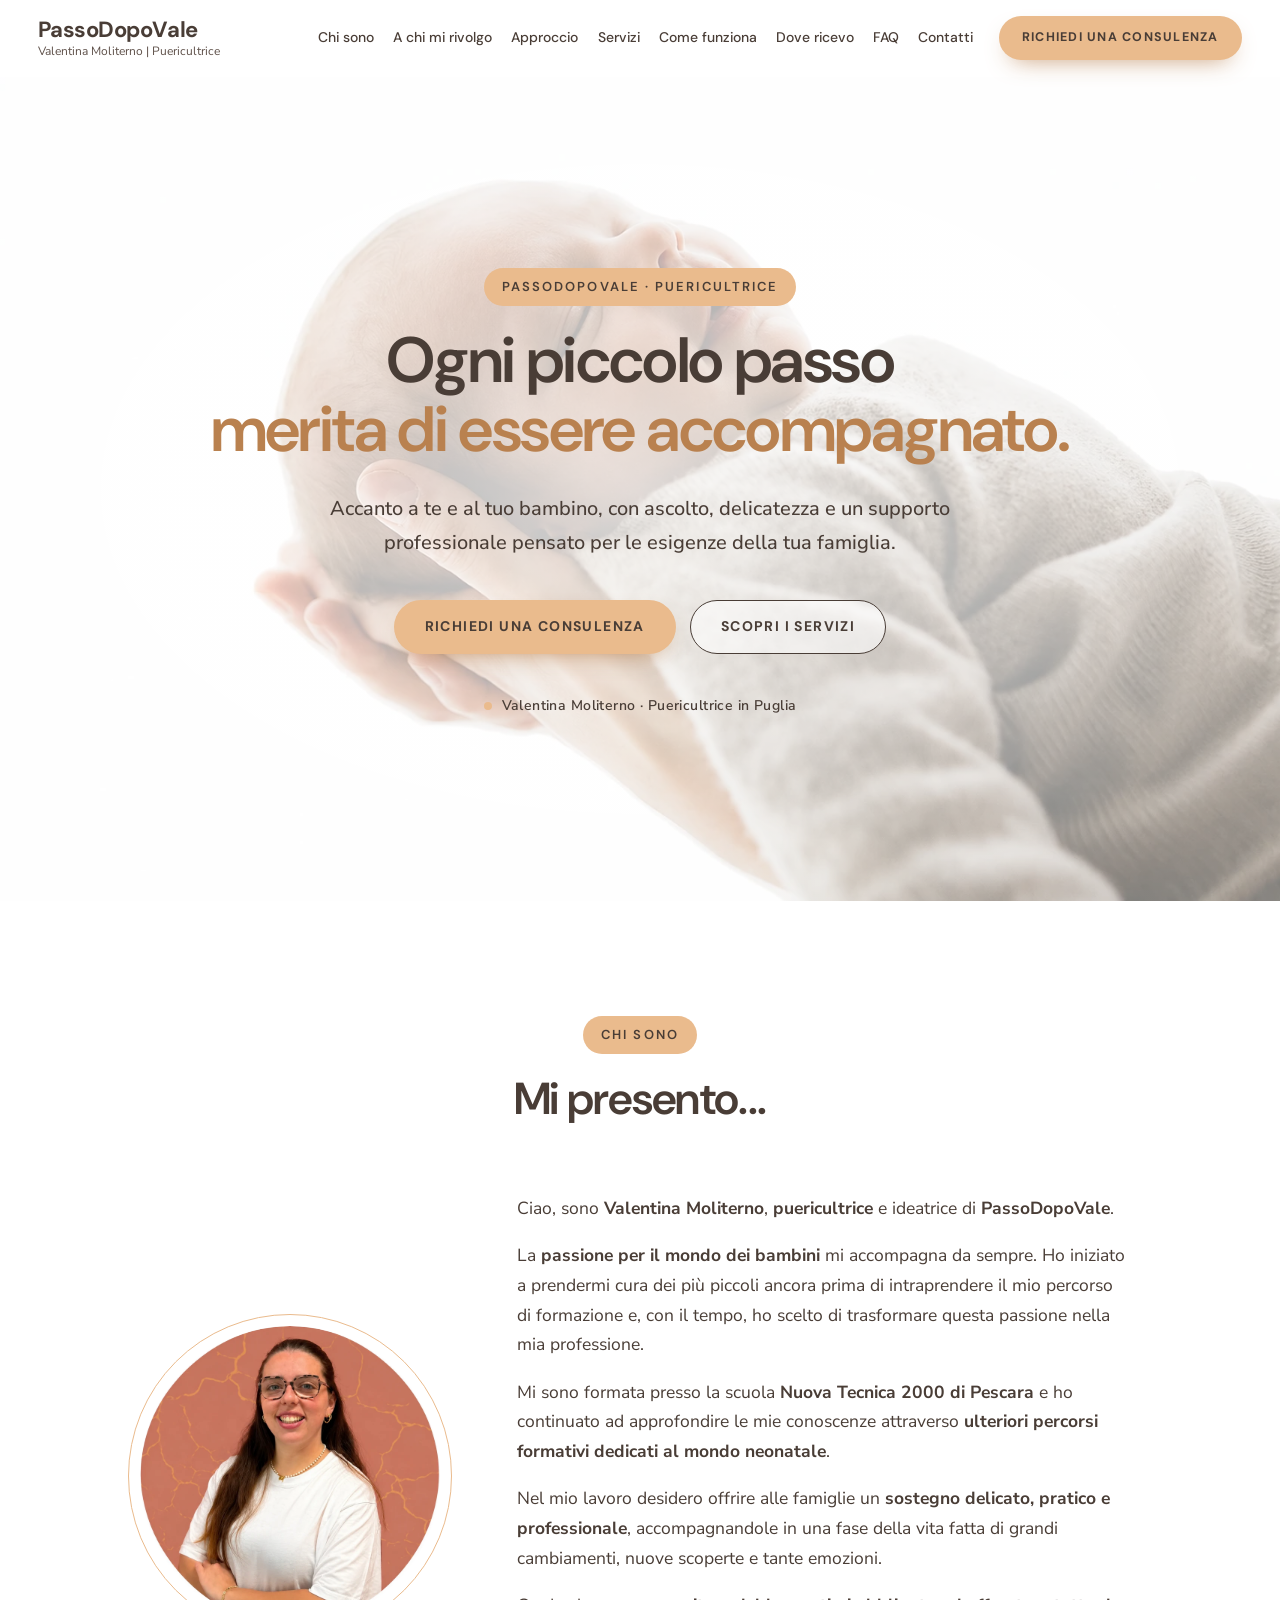
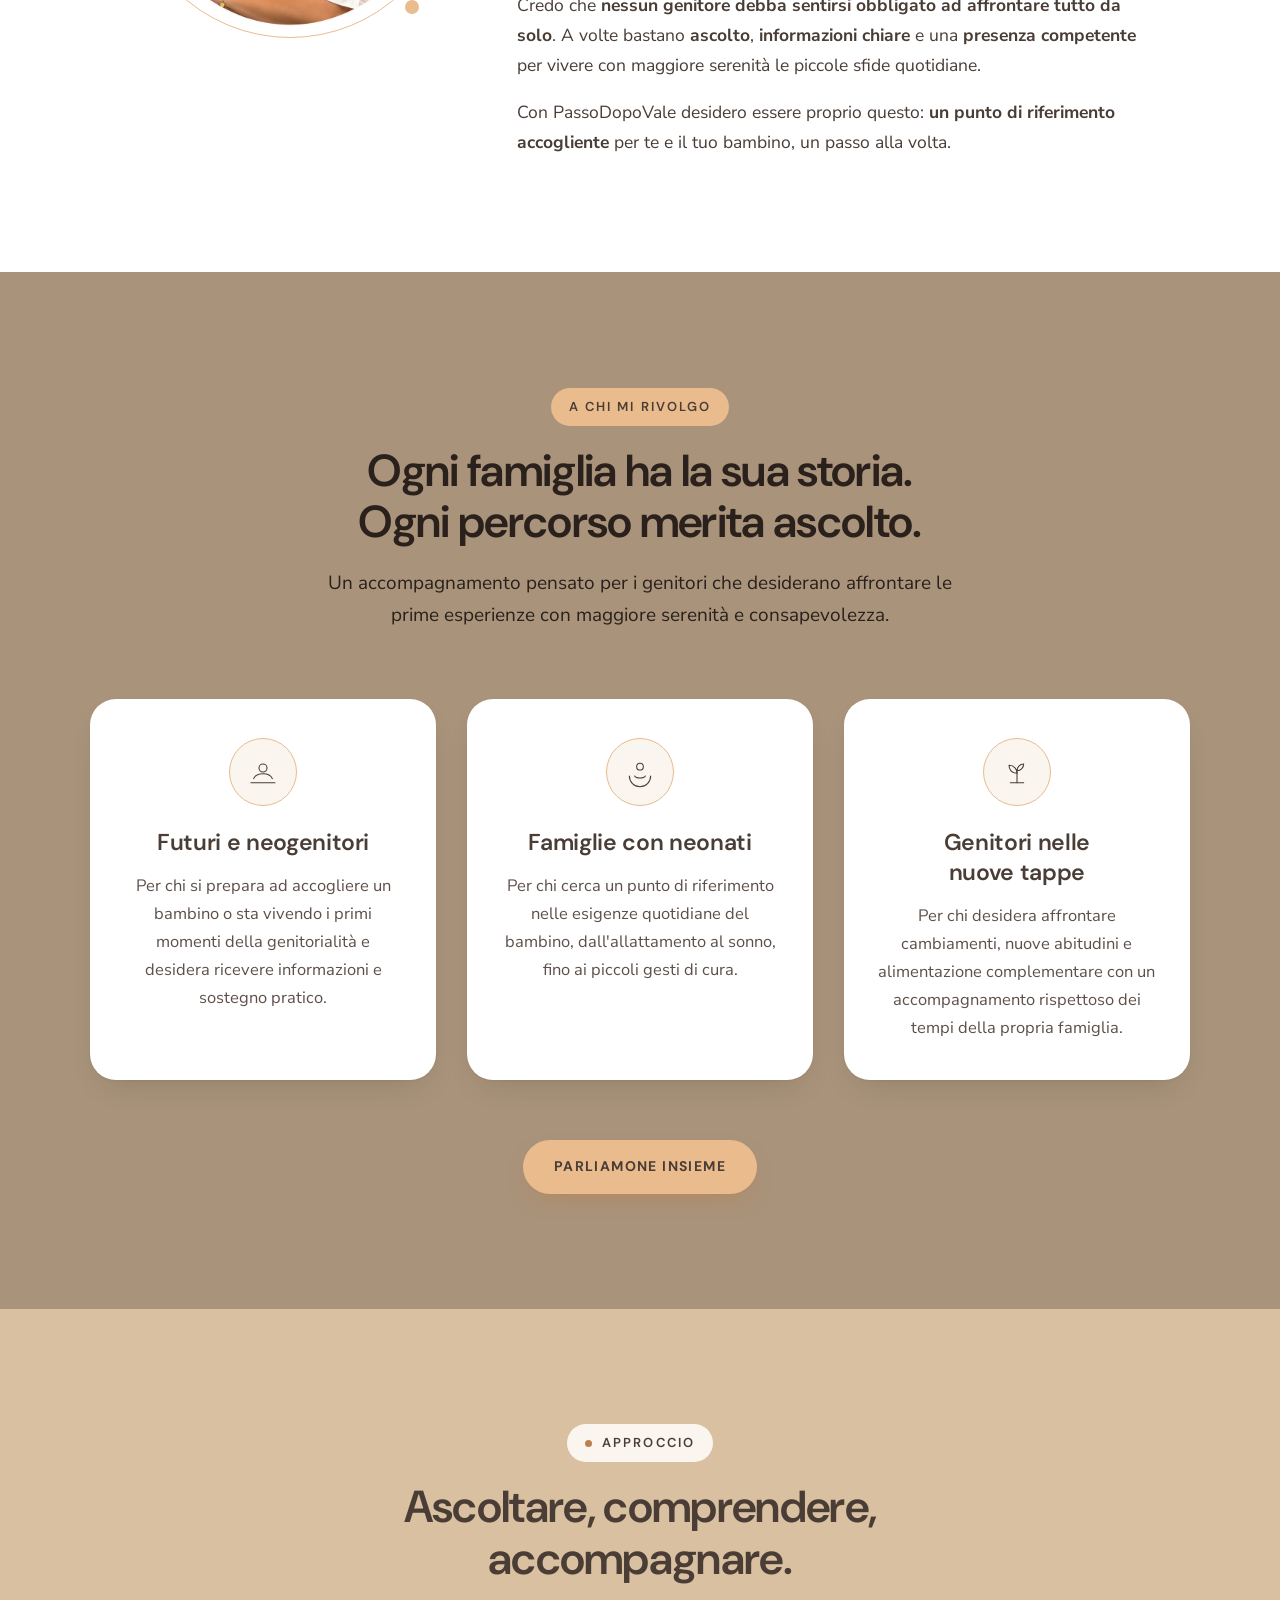
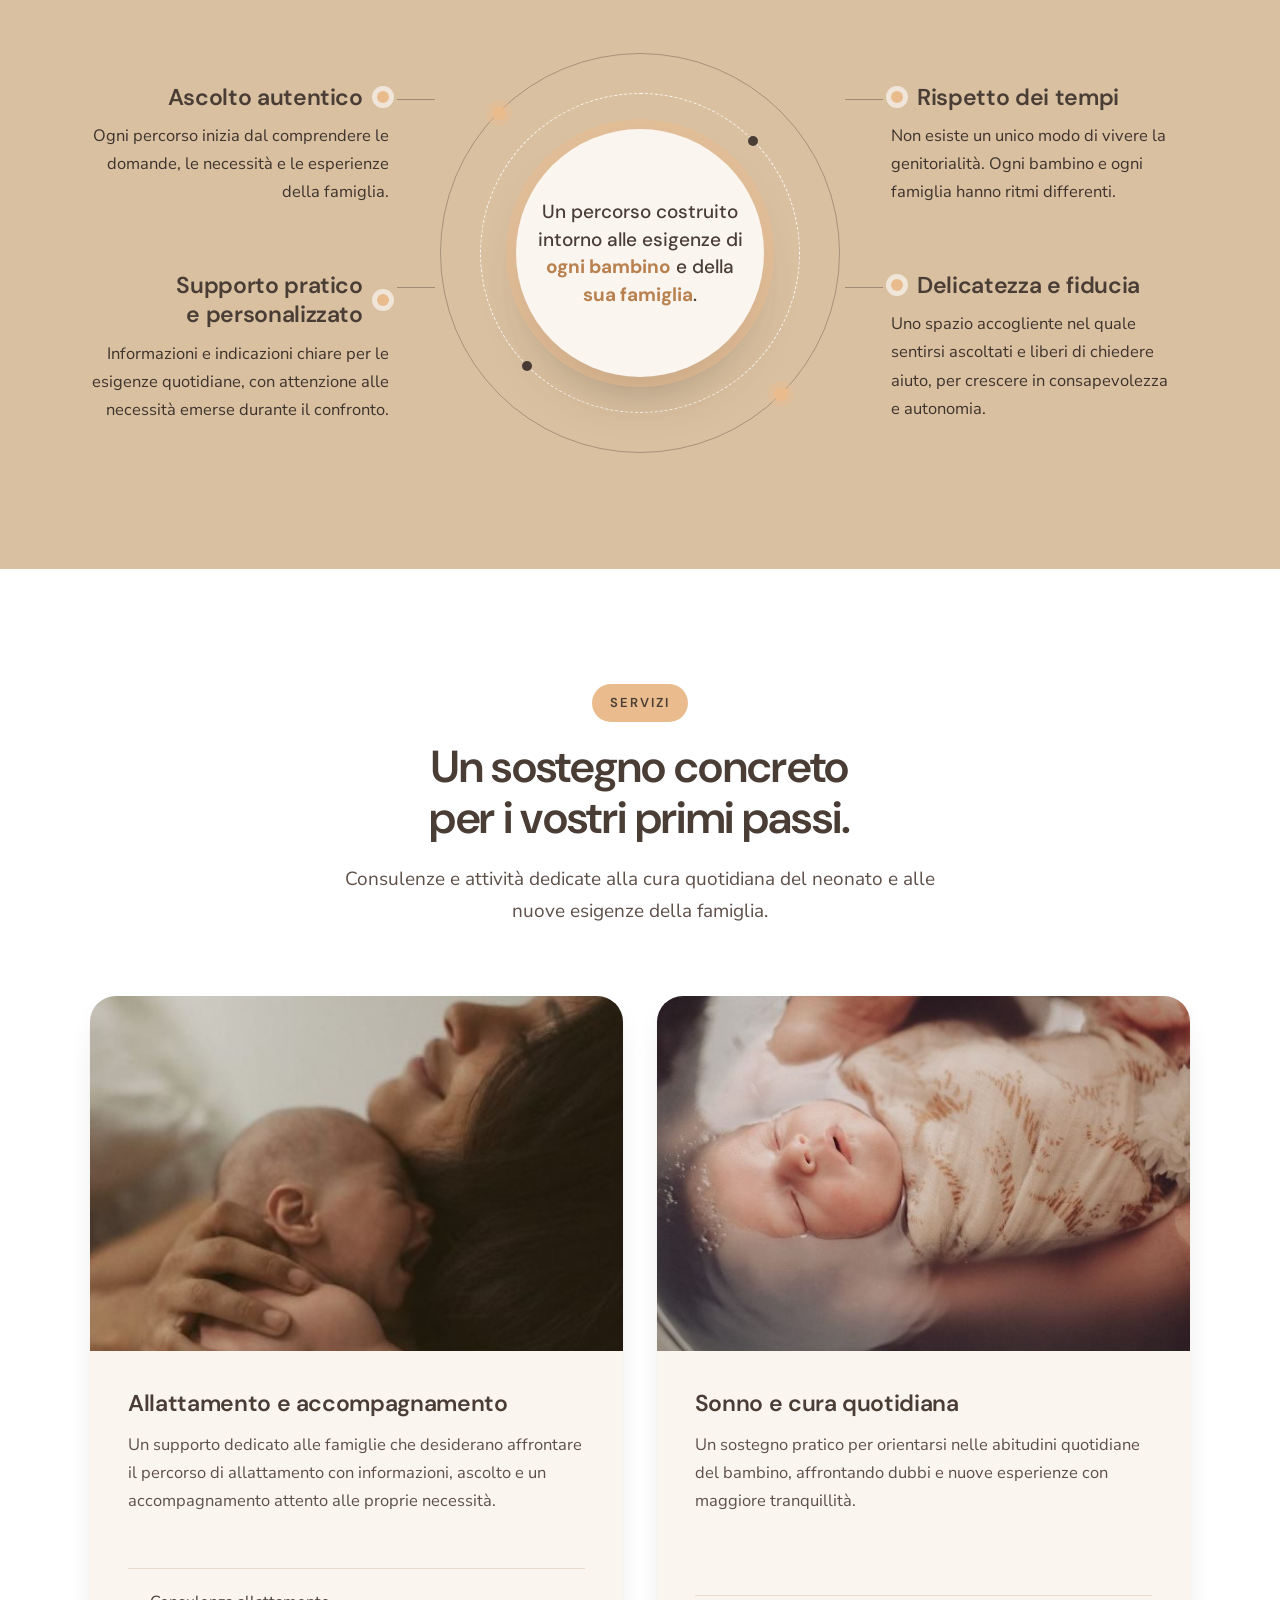
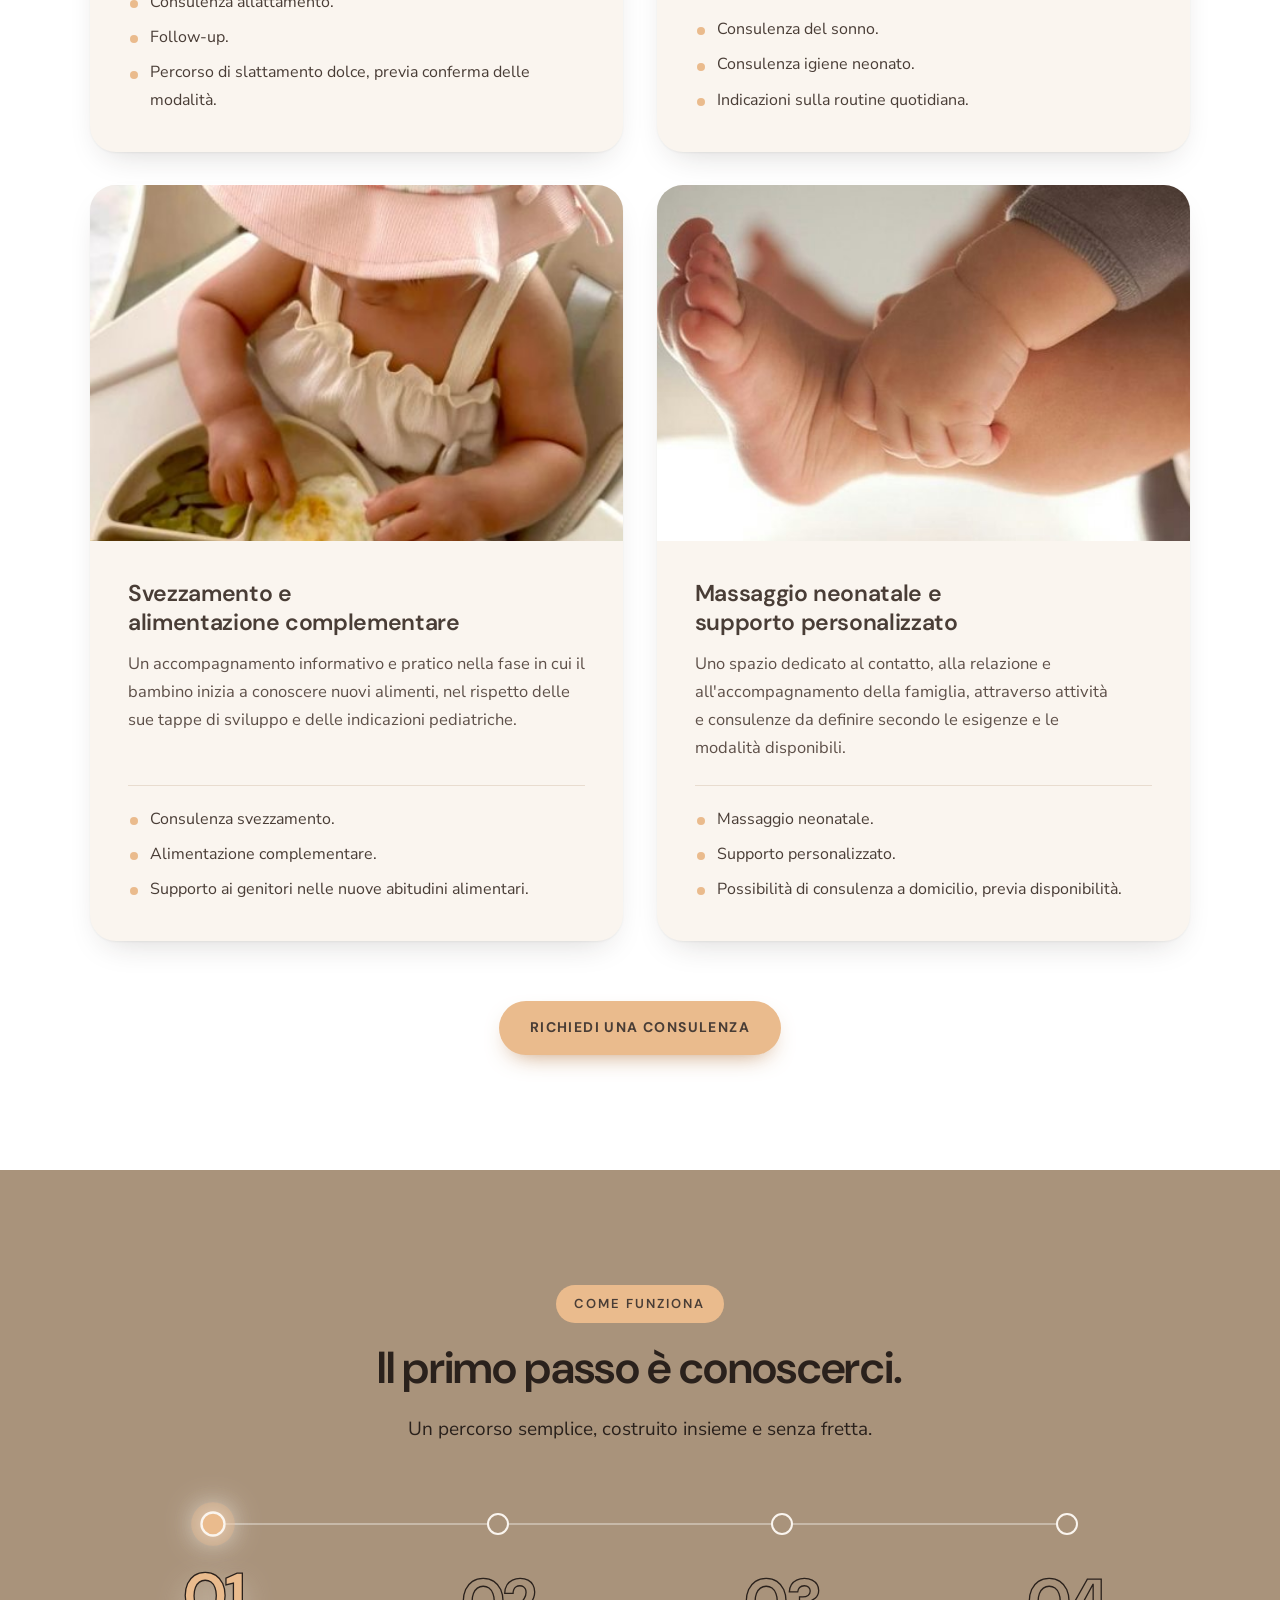
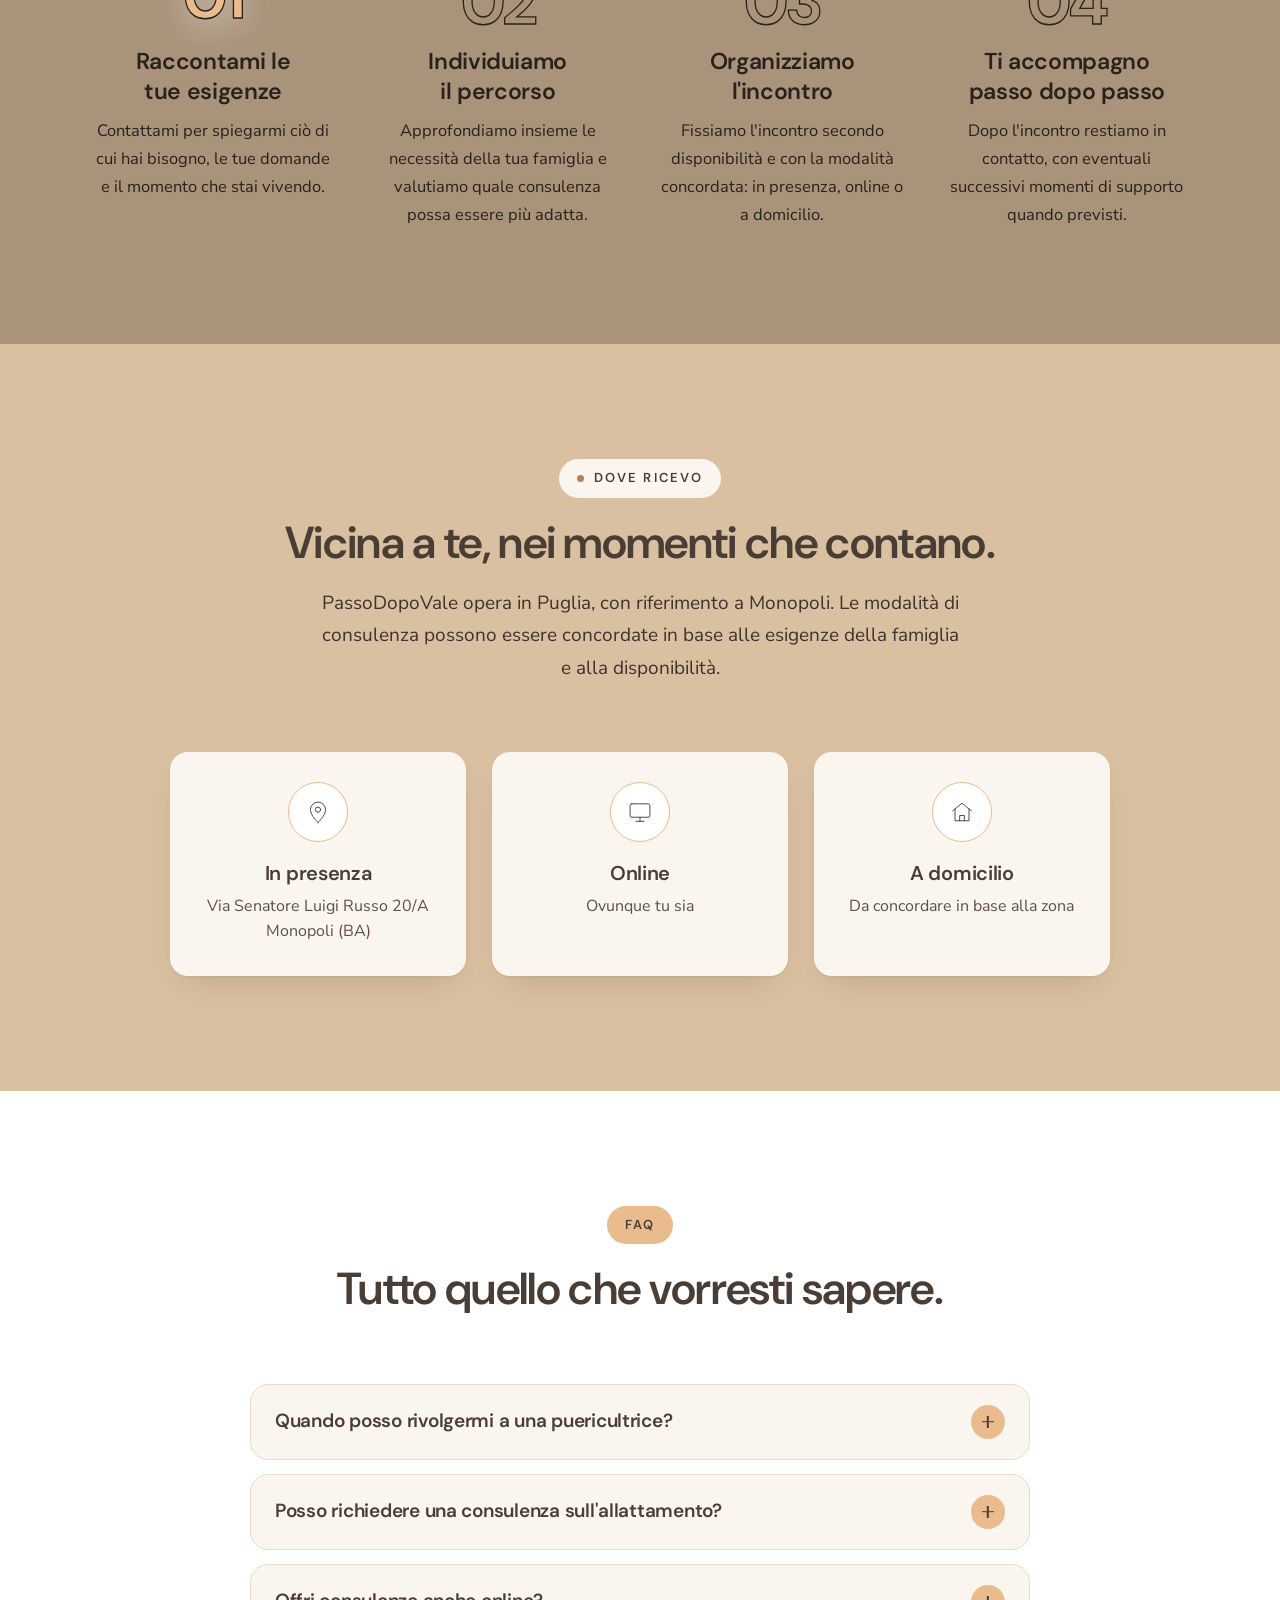
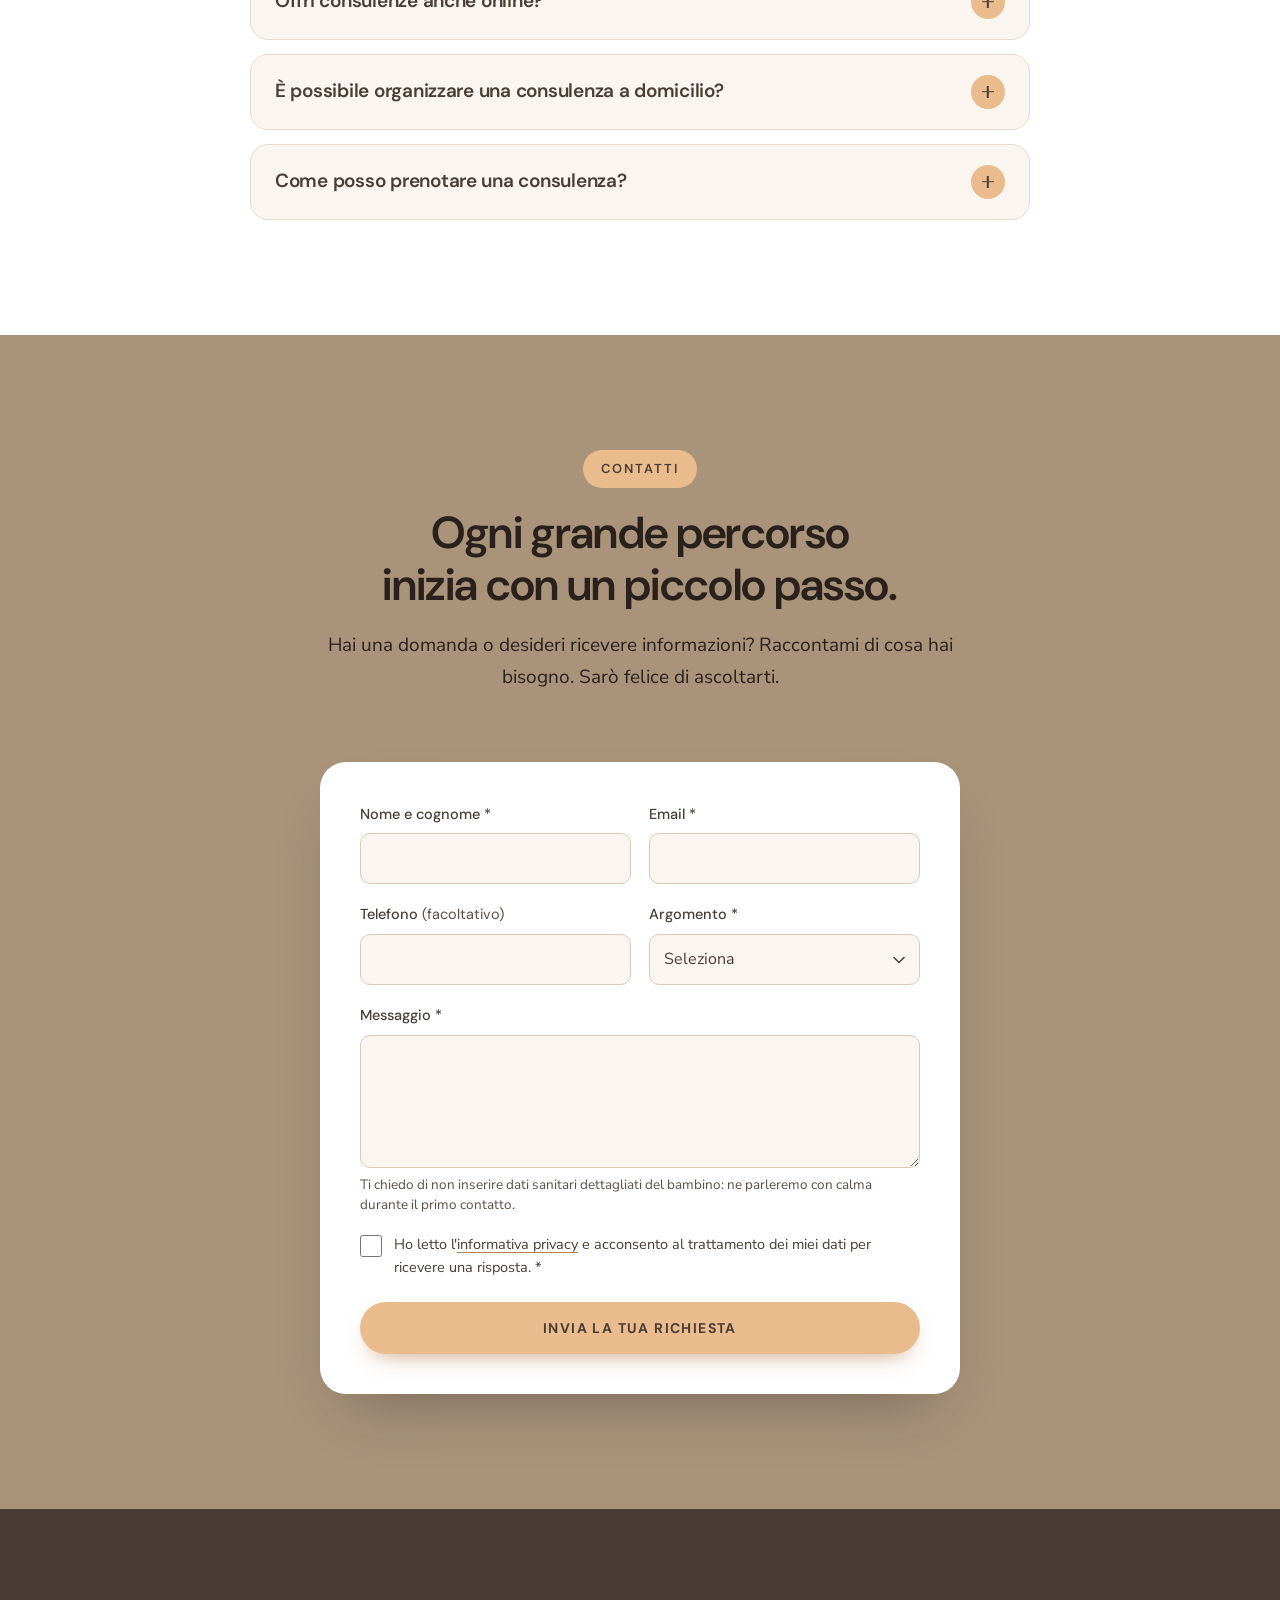
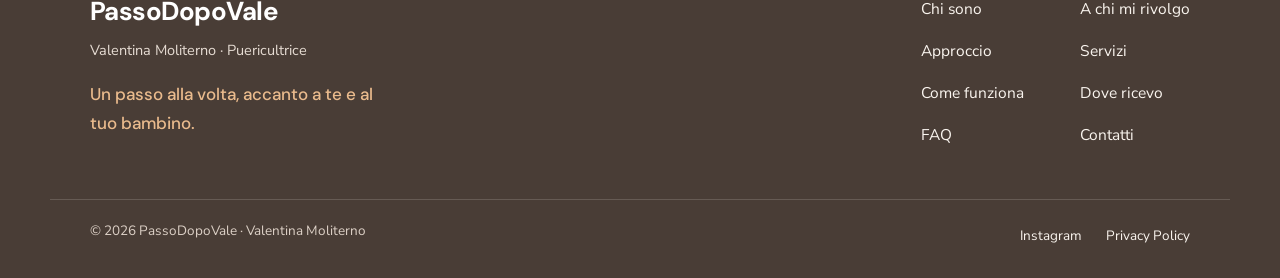
==== index.html @ 5219c7f2 "Sito one-page PassoDopoVale Co-Authored-By: Claude Opus 5.5 <noreply@anthropic.com>" ====
<!doctype html>
<html lang="it">
<head>
  <meta charset="utf-8">
  <meta name="viewport" content="width=device-width, initial-scale=1">
  <title>Valentina Moliterno | Puericultrice a Monopoli – PassoDopoVale</title>
  <meta name="description" content="Valentina Moliterno, puericultrice a Monopoli. Consulenze per allattamento, sonno del neonato, svezzamento e supporto alle famiglie. Scopri PassoDopoVale.">
  <meta name="theme-color" content="#FFFFFF">

  <meta property="og:type" content="website">
  <meta property="og:locale" content="it_IT">
  <meta property="og:site_name" content="PassoDopoVale">
  <meta property="og:title" content="Valentina Moliterno | Puericultrice a Monopoli – PassoDopoVale">
  <meta property="og:description" content="Consulenze per allattamento, sonno del neonato, svezzamento e supporto alle famiglie, un passo alla volta.">
  <meta property="og:image" content="assets/hero-neonato.webp">

  <link rel="icon" href="data:image/svg+xml,%3Csvg xmlns='http://www.w3.org/2000/svg' viewBox='0 0 64 64'%3E%3Ccircle cx='32' cy='32' r='32' fill='%23EABB8D'/%3E%3Cpath d='M18 40c6-14 22-14 28 0' fill='none' stroke='%23493D36' stroke-width='4' stroke-linecap='round'/%3E%3Ccircle cx='32' cy='24' r='4' fill='%23493D36'/%3E%3C/svg%3E">

  <link rel="preload" as="image" href="assets/hero-neonato.webp" fetchpriority="high">
  <link rel="preconnect" href="https://fonts.googleapis.com">
  <link rel="preconnect" href="https://fonts.gstatic.com" crossorigin>
  <link rel="stylesheet" href="https://fonts.googleapis.com/css2?family=DM+Sans:opsz,wght@9..40,500;9..40,600;9..40,700&family=Nunito+Sans:opsz,wght@6..12,400;6..12,500;6..12,600;6..12,700&display=swap">
  <link rel="stylesheet" href="css/style.css">
  <script>document.documentElement.classList.add('js');</script>
  <script src="js/main.js" defer></script>
</head>
<body>
  <a class="skip-link" href="#contenuto">Vai al contenuto</a>

  <!-- ============ HEADER ============ -->
  <header class="site-header" id="top">
    <div class="header__inner">
      <a class="brand" href="#home" aria-label="PassoDopoVale, torna all'inizio">
        <span class="brand__name">PassoDopoVale</span>
        <span class="brand__sub">Valentina Moliterno | Puericultrice</span>
      </a>

      <nav class="nav" aria-label="Navigazione principale">
        <ul class="nav__list" id="nav-list">
          <li><a href="#chi-sono">Chi sono</a></li>
          <li><a href="#a-chi-mi-rivolgo">A chi mi rivolgo</a></li>
          <li><a href="#approccio">Approccio</a></li>
          <li><a href="#servizi">Servizi</a></li>
          <li><a href="#come-funziona">Come funziona</a></li>
          <li><a href="#dove-ricevo">Dove ricevo</a></li>
          <li><a href="#faq">FAQ</a></li>
          <li><a href="#contatti">Contatti</a></li>
          <li class="nav__cta-mobile"><a class="btn btn--primary" href="#contatti">Richiedi una consulenza</a></li>
        </ul>
      </nav>

      <a class="btn btn--primary btn--sm header__cta" href="#contatti">Richiedi una consulenza</a>

      <button class="nav-toggle" type="button" aria-expanded="false" aria-controls="nav-list">
        <span class="nav-toggle__bars" aria-hidden="true"></span>
        <span class="sr-only">Apri il menu</span>
      </button>
    </div>
  </header>

  <main id="contenuto">

    <!-- ============ HERO ============ -->
    <section class="hero" id="home" aria-labelledby="hero-title">
      <div class="hero__media" aria-hidden="true">
        <img class="hero__photo" src="assets/hero-neonato.webp" width="1671" height="941" alt="" fetchpriority="high" decoding="async">
        <div class="hero__overlay"></div>
      </div>

      <div class="container hero__content">
        <p class="eyebrow">PassoDopoVale · Puericultrice</p>
        <h1 id="hero-title" class="hero__title">Ogni piccolo passo <span class="hero__title-accent">merita di essere accompagnato.</span></h1>
        <p class="hero__lead">Accanto a te e al tuo bambino, con ascolto, delicatezza e un supporto professionale pensato per le esigenze della tua famiglia.</p>
        <div class="btn-row">
          <a class="btn btn--primary" href="#contatti">Richiedi una consulenza</a>
          <a class="btn btn--secondary" href="#servizi">Scopri i servizi</a>
        </div>
        <p class="hero__micro">Valentina Moliterno · Puericultrice in Puglia</p>
      </div>
    </section>

    <!-- ============ CHI SONO (bianco) ============ -->
    <section class="section bg-white" id="chi-sono" aria-labelledby="chi-sono-title">
      <div class="container about">
        <figure class="about__photo reveal">
          <span class="about__ring" aria-hidden="true"></span>
          <img src="assets/valentina-moliterno.webp" width="800" height="800" loading="lazy" decoding="async"
               alt="Valentina Moliterno, puericultrice, sorridente con maglietta bianca e occhiali, a braccia incrociate">
        </figure>

        <header class="section-head about__head reveal">
          <p class="eyebrow">Chi sono</p>
          <h2 id="chi-sono-title">Mi presento...</h2>
        </header>

        <div class="about__text reveal">
          <p>Ciao, sono <strong>Valentina Moliterno</strong>, <strong>puericultrice</strong> e ideatrice di <strong>PassoDopoVale</strong>.</p>
          <p>La <strong>passione per il mondo dei bambini</strong> mi accompagna da sempre. Ho iniziato a prendermi cura dei più piccoli ancora prima di intraprendere il mio percorso di formazione e, con il tempo, ho scelto di trasformare questa passione nella mia professione.</p>
          <p>Mi sono formata presso la scuola <strong>Nuova Tecnica 2000 di Pescara</strong> e ho continuato ad approfondire le mie conoscenze attraverso <strong>ulteriori percorsi formativi dedicati al mondo neonatale</strong>.</p>
          <p>Nel mio lavoro desidero offrire alle famiglie un <strong>sostegno delicato, pratico e professionale</strong>, accompagnandole in una fase della vita fatta di grandi cambiamenti, nuove scoperte e tante emozioni.</p>
          <p>Credo che <strong>nessun genitore debba sentirsi obbligato ad affrontare tutto da solo</strong>. A volte bastano <strong>ascolto</strong>, <strong>informazioni chiare</strong> e una <strong>presenza competente</strong> per vivere con maggiore serenità le piccole sfide quotidiane.</p>
          <p>Con PassoDopoVale desidero essere proprio questo: <strong>un punto di riferimento accogliente</strong> per te e il tuo bambino, un passo alla volta.</p>
        </div>
      </div>
    </section>

    <!-- ============ A CHI MI RIVOLGO (A9937B) ============ -->
    <section class="section bg-taupe" id="a-chi-mi-rivolgo" aria-labelledby="target-title">
      <div class="container">
        <header class="section-head reveal">
          <p class="eyebrow">A chi mi rivolgo</p>
          <h2 id="target-title">Ogni famiglia ha la sua storia. Ogni percorso merita ascolto.</h2>
          <p class="section-lead">Un accompagnamento pensato per i genitori che desiderano affrontare le prime esperienze con maggiore serenità e consapevolezza.</p>
        </header>

        <div class="cards-3">
          <article class="t-card reveal">
            <span class="t-card__icon" aria-hidden="true">
              <svg viewBox="0 0 48 48"><path d="M10 34c4-10 24-10 28 0"/><circle cx="24" cy="18" r="6"/><path d="M6 40h36"/></svg>
            </span>
            <h3>Futuri e neogenitori</h3>
            <p>Per chi si prepara ad accogliere un bambino o sta vivendo i primi momenti della genitorialità e desidera ricevere informazioni e sostegno pratico.</p>
          </article>
          <article class="t-card reveal">
            <span class="t-card__icon" aria-hidden="true">
              <svg viewBox="0 0 48 48"><path d="M8 30a16 16 0 0 0 32 0"/><circle cx="24" cy="16" r="5"/><path d="M16 30c2 4 14 4 16 0"/></svg>
            </span>
            <h3>Famiglie con neonati</h3>
            <p>Per chi cerca un punto di riferimento nelle esigenze quotidiane del bambino, dall'allattamento al sonno, fino ai piccoli gesti di cura.</p>
          </article>
          <article class="t-card reveal">
            <span class="t-card__icon" aria-hidden="true">
              <svg viewBox="0 0 48 48"><path d="M24 40V20"/><path d="M24 26c-8 0-12-6-12-12 8 0 12 6 12 12z"/><path d="M24 22c6 0 10-5 10-10-6 0-10 5-10 10z"/><path d="M14 40h20"/></svg>
            </span>
            <h3>Genitori nelle nuove tappe</h3>
            <p>Per chi desidera affrontare cambiamenti, nuove abitudini e alimentazione complementare con un accompagnamento rispettoso dei tempi della propria famiglia.</p>
          </article>
        </div>

        <div class="section-cta reveal">
          <a class="btn btn--primary" href="#contatti">Parliamone insieme</a>
        </div>
      </div>
    </section>

    <!-- ============ APPROCCIO (D9C0A0) ============ -->
    <section class="section bg-sand" id="approccio" aria-labelledby="approccio-title">
      <div class="container">
        <header class="section-head reveal">
          <p class="eyebrow">Approccio</p>
          <h2 id="approccio-title">Ascoltare, comprendere, accompagnare.</h2>
        </header>

        <div class="orbit">
          <div class="orbit__core reveal" aria-hidden="true">
            <span class="orbit__ring orbit__ring--1"></span>
            <span class="orbit__ring orbit__ring--2"></span>
            <span class="orbit__ring orbit__ring--3"></span>
          </div>
          <p class="orbit__claim reveal">Un percorso costruito intorno alle esigenze di <em>ogni bambino</em> e della <em>sua famiglia</em>.</p>

          <ul class="orbit__list">
            <li class="orbit__item orbit__item--tl reveal">
              <h3>Ascolto autentico</h3>
              <p>Ogni percorso inizia dal comprendere le domande, le necessità e le esperienze della famiglia.</p>
            </li>
            <li class="orbit__item orbit__item--tr reveal">
              <h3>Rispetto dei tempi</h3>
              <p>Non esiste un unico modo di vivere la genitorialità. Ogni bambino e ogni famiglia hanno ritmi differenti.</p>
            </li>
            <li class="orbit__item orbit__item--bl reveal">
              <h3>Supporto pratico e personalizzato</h3>
              <p>Informazioni e indicazioni chiare per le esigenze quotidiane, con attenzione alle necessità emerse durante il confronto.</p>
            </li>
            <li class="orbit__item orbit__item--br reveal">
              <h3>Delicatezza e fiducia</h3>
              <p>Uno spazio accogliente nel quale sentirsi ascoltati e liberi di chiedere aiuto, per crescere in consapevolezza e autonomia.</p>
            </li>
          </ul>
        </div>
      </div>
    </section>

    <!-- ============ SERVIZI (bianco) ============ -->
    <section class="section bg-white" id="servizi" aria-labelledby="servizi-title">
      <div class="container">
        <header class="section-head reveal">
          <p class="eyebrow">Servizi</p>
          <h2 id="servizi-title">Un sostegno concreto per i vostri primi passi.</h2>
          <p class="section-lead">Consulenze e attività dedicate alla cura quotidiana del neonato e alle nuove esigenze della famiglia.</p>
        </header>

        <div class="cards-2x2">
          <article class="s-card reveal">
            <div class="s-card__media">
              <img src="assets/servizio-allattamento.jpg" width="418" height="519" loading="lazy" decoding="async" style="object-position: 50% 30%"
                   alt="Mamma che tiene il suo neonato pelle a pelle sul petto">
            </div>
            <div class="s-card__body">
              <h3>Allattamento e accompagnamento</h3>
              <p>Un supporto dedicato alle famiglie che desiderano affrontare il percorso di allattamento con informazioni, ascolto e un accompagnamento attento alle proprie necessità.</p>
              <ul class="dot-list">
                <li>Consulenza allattamento.</li>
                <li>Follow-up.</li>
                <li>Percorso di slattamento dolce, previa conferma delle modalità.</li>
              </ul>
            </div>
          </article>

          <article class="s-card reveal">
            <div class="s-card__media">
              <img src="assets/servizio-cura-quotidiana.jpg" width="590" height="399" loading="lazy" decoding="async"
                   alt="Neonato avvolto in una mussola durante il bagnetto, sostenuto dalle mani di un adulto">
            </div>
            <div class="s-card__body">
              <h3>Sonno e cura quotidiana</h3>
              <p>Un sostegno pratico per orientarsi nelle abitudini quotidiane del bambino, affrontando dubbi e nuove esperienze con maggiore tranquillità.</p>
              <ul class="dot-list">
                <li>Consulenza del sonno.</li>
                <li>Consulenza igiene neonato.</li>
                <li>Indicazioni sulla routine quotidiana.</li>
              </ul>
            </div>
          </article>

          <article class="s-card reveal">
            <div class="s-card__media">
              <img src="assets/servizio-svezzamento.jpg" width="447" height="377" loading="lazy" decoding="async"
                   alt="Bambina seduta sul seggiolone che assaggia da sola il cibo nel piattino">
            </div>
            <div class="s-card__body">
              <h3>Svezzamento e alimentazione complementare</h3>
              <p>Un accompagnamento informativo e pratico nella fase in cui il bambino inizia a conoscere nuovi alimenti, nel rispetto delle sue tappe di sviluppo e delle indicazioni pediatriche.</p>
              <ul class="dot-list">
                <li>Consulenza svezzamento.</li>
                <li>Alimentazione complementare.</li>
                <li>Supporto ai genitori nelle nuove abitudini alimentari.</li>
              </ul>
            </div>
          </article>

          <article class="s-card reveal">
            <div class="s-card__media">
              <img src="assets/servizio-massaggio.jpg" width="594" height="447" loading="lazy" decoding="async"
                   alt="Dettaglio della manina di un neonato che stringe il proprio piedino">
            </div>
            <div class="s-card__body">
              <h3>Massaggio neonatale e supporto personalizzato</h3>
              <p>Uno spazio dedicato al contatto, alla relazione e all'accompagnamento della famiglia, attraverso attività e consulenze da definire secondo le esigenze e le modalità disponibili.</p>
              <ul class="dot-list">
                <li>Massaggio neonatale.</li>
                <li>Supporto personalizzato.</li>
                <li>Possibilità di consulenza a domicilio, previa disponibilità.</li>
              </ul>
            </div>
          </article>
        </div>

        <div class="section-cta reveal">
          <a class="btn btn--primary" href="#contatti">Richiedi una consulenza</a>
        </div>
      </div>
    </section>

    <!-- ============ COME FUNZIONA (A9937B) ============ -->
    <section class="section bg-taupe" id="come-funziona" aria-labelledby="come-title">
      <div class="container">
        <header class="section-head reveal">
          <p class="eyebrow">Come funziona</p>
          <h2 id="come-title">Il primo passo è conoscerci.</h2>
          <p class="section-lead">Un percorso semplice, costruito insieme e senza fretta.</p>
        </header>

        <div class="path" data-path>
          <div class="path__track" aria-hidden="true"><span class="path__fill"></span></div>
          <ol class="path__steps">
            <li class="path__step">
              <span class="path__node" aria-hidden="true"></span>
              <span class="path__num" aria-hidden="true">01</span>
              <h3>Raccontami le tue esigenze</h3>
              <p>Contattami per spiegarmi ciò di cui hai bisogno, le tue domande e il momento che stai vivendo.</p>
            </li>
            <li class="path__step">
              <span class="path__node" aria-hidden="true"></span>
              <span class="path__num" aria-hidden="true">02</span>
              <h3>Individuiamo il percorso</h3>
              <p>Approfondiamo insieme le necessità della tua famiglia e valutiamo quale consulenza possa essere più adatta.</p>
            </li>
            <li class="path__step">
              <span class="path__node" aria-hidden="true"></span>
              <span class="path__num" aria-hidden="true">03</span>
              <h3>Organizziamo l'incontro</h3>
              <p>Fissiamo l'incontro secondo disponibilità e con la modalità concordata: in presenza, online o a domicilio.</p>
            </li>
            <li class="path__step">
              <span class="path__node" aria-hidden="true"></span>
              <span class="path__num" aria-hidden="true">04</span>
              <h3>Ti accompagno passo dopo passo</h3>
              <p>Dopo l'incontro restiamo in contatto, con eventuali successivi momenti di supporto quando previsti.</p>
            </li>
          </ol>
        </div>
      </div>
    </section>

    <!-- ============ DOVE RICEVO (D9C0A0) ============ -->
    <section class="section bg-sand" id="dove-ricevo" aria-labelledby="dove-title">
      <div class="container">
        <header class="section-head reveal">
          <p class="eyebrow">Dove ricevo</p>
          <h2 id="dove-title">Vicina a te, nei momenti che contano.</h2>
          <p class="section-lead">PassoDopoVale opera in Puglia, con riferimento a Monopoli. Le modalità di consulenza possono essere concordate in base alle esigenze della famiglia e alla disponibilità.</p>
        </header>

        <div class="places">
          <div class="place reveal">
            <span class="place__icon" aria-hidden="true">
              <svg viewBox="0 0 48 48"><path d="M24 42s-13-12-13-22a13 13 0 0 1 26 0c0 10-13 22-13 22z"/><circle cx="24" cy="20" r="4.5"/></svg>
            </span>
            <h3>In presenza</h3>
            <p>Via Senatore Luigi Russo 20/A<br>Monopoli (BA)</p>
          </div>
          <div class="place reveal">
            <span class="place__icon" aria-hidden="true">
              <svg viewBox="0 0 48 48"><rect x="7" y="10" width="34" height="23" rx="3"/><path d="M17 40h14M24 33v7"/></svg>
            </span>
            <h3>Online</h3>
            <p>Ovunque tu sia</p>
          </div>
          <div class="place reveal">
            <span class="place__icon" aria-hidden="true">
              <svg viewBox="0 0 48 48"><path d="M8 22 24 9l16 13"/><path d="M12 19v20h24V19"/><path d="M20 39v-9h8v9"/></svg>
            </span>
            <h3>A domicilio</h3>
            <p>Da concordare in base alla zona</p>
          </div>
        </div>
      </div>
    </section>

    <!-- ============ FAQ (bianco) ============ -->
    <section class="section bg-white" id="faq" aria-labelledby="faq-title">
      <div class="container container--narrow">
        <header class="section-head reveal">
          <p class="eyebrow">FAQ</p>
          <h2 id="faq-title">Tutto quello che vorresti sapere.</h2>
        </header>

        <div class="faq reveal">
          <div class="faq__item">
            <h3 class="faq__q">
              <button type="button" aria-expanded="false" aria-controls="faq-a1" id="faq-q1">
                <span>Quando posso rivolgermi a una puericultrice?</span><span class="faq__icon" aria-hidden="true"></span>
              </button>
            </h3>
            <div class="faq__a" id="faq-a1" role="region" aria-labelledby="faq-q1" hidden>
              <p>Puoi contattarmi quando desideri ricevere informazioni e supporto pratico nella cura quotidiana del tuo bambino, soprattutto durante le prime fasi della genitorialità.</p>
            </div>
          </div>
          <div class="faq__item">
            <h3 class="faq__q">
              <button type="button" aria-expanded="false" aria-controls="faq-a2" id="faq-q2">
                <span>Posso richiedere una consulenza sull'allattamento?</span><span class="faq__icon" aria-hidden="true"></span>
              </button>
            </h3>
            <div class="faq__a" id="faq-a2" role="region" aria-labelledby="faq-q2" hidden>
              <p>Sì, tra le attività che propongo ci sono consulenze dedicate all'allattamento e incontri di follow-up. Durante il primo contatto approfondisco con te le tue esigenze e valutiamo insieme il tipo di supporto più adatto.</p>
            </div>
          </div>
          <div class="faq__item">
            <h3 class="faq__q">
              <button type="button" aria-expanded="false" aria-controls="faq-a3" id="faq-q3">
                <span>Offri consulenze anche online?</span><span class="faq__icon" aria-hidden="true"></span>
              </button>
            </h3>
            <div class="faq__a" id="faq-a3" role="region" aria-labelledby="faq-q3" hidden>
              <p>Sì, offro consulenze sia online sia in presenza. Valuto con te la modalità più adatta in base al servizio richiesto e alla mia disponibilità.</p>
            </div>
          </div>
          <div class="faq__item">
            <h3 class="faq__q">
              <button type="button" aria-expanded="false" aria-controls="faq-a4" id="faq-q4">
                <span>È possibile organizzare una consulenza a domicilio?</span><span class="faq__icon" aria-hidden="true"></span>
              </button>
            </h3>
            <div class="faq__a" id="faq-a4" role="region" aria-labelledby="faq-q4" hidden>
              <p>Sì, tra le attività che propongo ci sono anche le consulenze a domicilio. Contattami e verifico con te la mia disponibilità e le zone che posso raggiungere.</p>
            </div>
          </div>
          <div class="faq__item">
            <h3 class="faq__q">
              <button type="button" aria-expanded="false" aria-controls="faq-a5" id="faq-q5">
                <span>Come posso prenotare una consulenza?</span><span class="faq__icon" aria-hidden="true"></span>
              </button>
            </h3>
            <div class="faq__a" id="faq-a5" role="region" aria-labelledby="faq-q5" hidden>
              <p>Puoi scrivermi attraverso il modulo che trovi qui sotto, raccontandomi brevemente le tue esigenze. Ti risponderò con tutte le informazioni necessarie per concordare insieme il percorso.</p>
            </div>
          </div>
        </div>
      </div>
    </section>

    <!-- ============ CONTATTI (A9937B) ============ -->
    <section class="section bg-taupe" id="contatti" aria-labelledby="contatti-title">
      <div class="container">
        <header class="section-head reveal">
          <p class="eyebrow">Contatti</p>
          <h2 id="contatti-title">Ogni grande percorso inizia con un piccolo passo.</h2>
          <p class="section-lead">Hai una domanda o desideri ricevere informazioni? Raccontami di cosa hai bisogno. Sarò felice di ascoltarti.</p>
        </header>

        <form class="form reveal" id="contact-form" novalidate
              data-endpoint=""
              data-fallback-email="valentina.moliterno13@gmail.com">
          <!--
            INVIO MODULO — impostare data-endpoint con l'URL di un servizio di invio
            (es. Formspree: https://formspree.io/f/xxxxxxx).
            Finché è vuoto il modulo NON simula l'invio: propone di inviare il messaggio via email.
          -->
          <div class="form__row form__row--2">
            <div class="field">
              <label for="f-name">Nome e cognome <span aria-hidden="true">*</span></label>
              <input id="f-name" name="nome" type="text" autocomplete="name" required>
            </div>
            <div class="field">
              <label for="f-email">Email <span aria-hidden="true">*</span></label>
              <input id="f-email" name="email" type="email" autocomplete="email" required>
            </div>
          </div>
          <div class="form__row form__row--2">
            <div class="field">
              <label for="f-phone">Telefono <span class="field__opt">(facoltativo)</span></label>
              <input id="f-phone" name="telefono" type="tel" autocomplete="tel" inputmode="tel">
            </div>
            <div class="field">
              <label for="f-topic">Argomento <span aria-hidden="true">*</span></label>
              <select id="f-topic" name="argomento" required>
                <option value="">Seleziona</option>
                <option>Allattamento e accompagnamento</option>
                <option>Sonno e cura quotidiana</option>
                <option>Svezzamento e alimentazione complementare</option>
                <option>Massaggio neonatale e supporto personalizzato</option>
                <option>Informazioni generali</option>
              </select>
            </div>
          </div>
          <div class="field">
            <label for="f-msg">Messaggio <span aria-hidden="true">*</span></label>
            <textarea id="f-msg" name="messaggio" rows="4" required aria-describedby="f-msg-hint"></textarea>
            <p class="field__hint" id="f-msg-hint">Ti chiedo di non inserire dati sanitari dettagliati del bambino: ne parleremo con calma durante il primo contatto.</p>
          </div>
          <div class="field field--check">
            <input id="f-privacy" name="privacy" type="checkbox" required>
            <label for="f-privacy">Ho letto l'<a href="privacy.html">informativa privacy</a> e acconsento al trattamento dei miei dati per ricevere una risposta. <span aria-hidden="true">*</span></label>
          </div>

          <button class="btn btn--primary btn--block" type="submit">Invia la tua richiesta</button>
          <div class="form__status" role="status" aria-live="polite"></div>
        </form>
      </div>
    </section>
  </main>

  <!-- ============ FOOTER ============ -->
  <footer class="site-footer">
    <div class="container footer__inner">
      <div class="footer__brand">
        <p class="footer__name">PassoDopoVale</p>
        <p class="footer__sub">Valentina Moliterno · Puericultrice</p>
        <p class="footer__claim">Un passo alla volta, accanto a te e al tuo bambino.</p>
      </div>
      <nav class="footer__nav" aria-label="Link del footer">
        <ul>
          <li><a href="#chi-sono">Chi sono</a></li>
          <li><a href="#a-chi-mi-rivolgo">A chi mi rivolgo</a></li>
          <li><a href="#approccio">Approccio</a></li>
          <li><a href="#servizi">Servizi</a></li>
          <li><a href="#come-funziona">Come funziona</a></li>
          <li><a href="#dove-ricevo">Dove ricevo</a></li>
          <li><a href="#faq">FAQ</a></li>
          <li><a href="#contatti">Contatti</a></li>
        </ul>
      </nav>
    </div>
    <div class="container footer__bottom">
      <p>© <span data-year>2026</span> PassoDopoVale · Valentina Moliterno</p>
      <p class="footer__legal">
        <a href="https://www.instagram.com/passodopovale/" target="_blank" rel="noopener">Instagram<span class="sr-only"> (si apre in una nuova scheda)</span></a>
        <a href="privacy.html">Privacy Policy</a>
      </p>
    </div>
  </footer>
</body>
</html>
---- css/style.css ----
/* =========================================================
   PassoDopoVale — Valentina Moliterno | Puericultrice
   ========================================================= */

:root {
  /* Palette */
  --white: #FFFFFF;
  --ivory: #FAF5EF;
  --blush: #EBCBBE;
  --sage: #C9D3AD;
  --cocoa: #493D36;

  /* Sfondi sezione (alternanza) */
  --taupe: #A9937B;
  --sand: #D9C0A0;

  /* Accento e CTA */
  --accent: #EABB8D;
  --accent-hover: #E2A877;
  --accent-deep: #B9814F;   /* variante scura per testo grande (titolo hero): 3.3:1 su bianco */

  /* Testo */
  --ink: #2A211C;           /* testo su #A9937B: 5.2:1 */
  --text-soft: #5E5049;     /* testo secondario su bianco/avorio */
  --line: #E8DCCF;

  --ff-head: "DM Sans", system-ui, -apple-system, "Segoe UI", sans-serif;
  --ff-body: "Nunito Sans", system-ui, -apple-system, "Segoe UI", sans-serif;

  --radius-s: 10px;
  --radius-m: 18px;
  --radius-l: 26px;
  --shadow: 0 1px 2px rgba(42, 33, 28, .05), 0 14px 34px -16px rgba(42, 33, 28, .22);
  --header-h: 76px;
  --container: 1180px;
  --gutter: clamp(20px, 4vw, 40px);
  --section-y: clamp(72px, 9vw, 120px);
}

/* ---------- Base ---------- */
*, *::before, *::after { box-sizing: border-box; }
html { scroll-behavior: smooth; scroll-padding-top: calc(var(--header-h) + 8px); -webkit-text-size-adjust: 100%; }
body {
  margin: 0; background: var(--white); color: var(--cocoa);
  font-family: var(--ff-body); font-size: clamp(16px, 1.05vw + 10px, 17.5px); line-height: 1.7;
  -webkit-font-smoothing: antialiased; overflow-x: hidden;
}
img, svg { display: block; max-width: 100%; }
img { height: auto; }
h1, h2, h3 { font-family: var(--ff-head); color: inherit; margin: 0; letter-spacing: -0.015em; text-wrap: balance; }
p { margin: 0 0 1em; text-wrap: pretty; }
p:last-child { margin-bottom: 0; }
strong { font-weight: 700; }
a { color: inherit; text-underline-offset: 3px; text-decoration-thickness: 1px; text-decoration-color: var(--accent-deep); }
a:hover { text-decoration-thickness: 2px; }
:focus-visible { outline: 2px solid var(--cocoa); outline-offset: 3px; border-radius: 4px; }
ul, ol { margin: 0; padding: 0; list-style: none; }

.sr-only { position: absolute !important; width: 1px; height: 1px; padding: 0; margin: -1px; overflow: hidden; clip: rect(0 0 0 0); white-space: nowrap; border: 0; }
.skip-link { position: absolute; left: 16px; top: -60px; z-index: 200; background: var(--cocoa); color: var(--white); padding: 10px 16px; border-radius: var(--radius-s); font-family: var(--ff-head); font-weight: 600; }
.skip-link:focus { top: 12px; }

.container { width: 100%; max-width: var(--container); margin-inline: auto; padding-inline: var(--gutter); }
.container--narrow { max-width: 860px; }

/* ---------- Sfondi sezione ---------- */
.section { padding-block: var(--section-y); position: relative; }
.bg-white { background: var(--white); color: var(--cocoa); --lead: var(--text-soft); }
.bg-taupe { background: var(--taupe); color: var(--ink); --lead: var(--ink); }
.bg-sand  { background: var(--sand);  color: var(--cocoa); --lead: #3E332D; }
.bg-taupe :focus-visible { outline-color: var(--ink); }

/* ---------- Titoli di sezione ---------- */
.eyebrow {
  display: inline-flex; align-items: center; gap: 10px;
  font-family: var(--ff-head); font-weight: 600; font-size: clamp(12px, .3vw + 11px, 13px);
  text-transform: uppercase; letter-spacing: .16em; color: var(--cocoa);
  background: var(--accent); padding: 8px 18px; border-radius: 999px; margin: 0 0 20px;
}
.bg-sand .eyebrow { background: var(--ivory); }
.bg-sand .eyebrow::before { content: ""; width: 7px; height: 7px; border-radius: 50%; background: var(--accent-deep); }

h2 { font-size: clamp(30px, 3.5vw, 46px); line-height: 1.15; font-weight: 600; }
h3 { font-size: clamp(19px, .9vw + 14px, 23px); line-height: 1.3; font-weight: 600; }

.section-head { text-align: center; max-width: 760px; margin: 0 auto clamp(44px, 6vw, 68px); }
.section-lead { margin: 18px auto 0; color: var(--lead); font-size: clamp(16.5px, .4vw + 15px, 19px); max-width: 640px; }
.section-cta { text-align: center; margin-top: clamp(44px, 5vw, 60px); }

/* ---------- Pulsanti ---------- */
.btn {
  display: inline-flex; align-items: center; justify-content: center;
  min-height: 52px; padding: 14px 30px;
  font-family: var(--ff-head); font-weight: 700; font-size: 14px;
  letter-spacing: .1em; text-transform: uppercase; text-decoration: none; text-align: center; white-space: nowrap;
  border-radius: 999px; border: 1.5px solid transparent; cursor: pointer;
  transition: background-color .25s ease, color .25s ease, border-color .25s ease, transform .25s ease, box-shadow .25s ease;
}
.btn--primary { background: var(--accent); color: var(--cocoa); box-shadow: 0 10px 24px -12px rgba(185, 129, 79, .9); }
.btn--primary:hover { background: var(--accent-hover); color: var(--cocoa); transform: translateY(-1px); box-shadow: 0 14px 28px -12px rgba(185, 129, 79, .95); }
.btn--secondary { background: rgba(255, 255, 255, .6); color: var(--cocoa); border-color: var(--cocoa); }
.btn--secondary:hover { background: var(--white); }
.btn--sm { min-height: 44px; padding: 10px 22px; font-size: 12.5px; }
.btn--block { width: 100%; }
.btn-row { display: flex; flex-wrap: wrap; justify-content: center; gap: 14px; }

/* ---------- Header ---------- */
.site-header {
  position: sticky; top: 0; z-index: 100; background: rgba(255, 255, 255, .96);
  backdrop-filter: saturate(1.2) blur(10px); -webkit-backdrop-filter: saturate(1.2) blur(10px);
  border-bottom: 1px solid transparent; transition: border-color .3s ease, box-shadow .3s ease;
}
.site-header.is-scrolled { border-bottom-color: var(--line); box-shadow: 0 6px 24px -18px rgba(42, 33, 28, .35); }
.header__inner {
  display: flex; align-items: center; gap: clamp(16px, 2vw, 36px);
  min-height: var(--header-h); max-width: 1440px; margin-inline: auto; padding-inline: clamp(20px, 3vw, 48px);
}
.brand { display: flex; flex-direction: column; justify-content: center; text-decoration: none; line-height: 1.15; min-height: 44px; flex: none; }
.brand__name { font-family: var(--ff-head); font-weight: 700; font-size: 22px; color: var(--cocoa); letter-spacing: -0.02em; }
.brand__sub { font-size: 12px; color: var(--text-soft); margin-top: 3px; white-space: nowrap; }

.nav { margin-left: auto; }
.nav__list { display: flex; align-items: center; gap: clamp(12px, 1.5vw, 28px); }
.nav__list a:not(.btn) {
  font-family: var(--ff-head); font-weight: 500; font-size: clamp(13px, .35vw + 9.5px, 15px); color: var(--cocoa);
  text-decoration: none; white-space: nowrap; position: relative; padding: 10px 0; display: inline-block;
}
.nav__list a:not(.btn)::after {
  content: ""; position: absolute; left: 0; right: 0; bottom: 4px; height: 2px; border-radius: 2px;
  background: var(--accent); transform: scaleX(0); transform-origin: left; transition: transform .3s ease;
}
.nav__list a:not(.btn):hover::after, .nav__list a.is-active::after { transform: scaleX(1); }
.nav__cta-mobile { display: none; }
.header__cta { flex: none; }

.nav-toggle {
  display: none; width: 48px; height: 48px; margin-left: auto; border: 1px solid var(--line); border-radius: 50%;
  background: var(--white); cursor: pointer; align-items: center; justify-content: center;
}
.nav-toggle__bars, .nav-toggle__bars::before, .nav-toggle__bars::after {
  display: block; width: 18px; height: 1.5px; background: var(--cocoa); border-radius: 2px; transition: transform .3s ease;
}
.nav-toggle__bars { position: relative; }
.nav-toggle__bars::before, .nav-toggle__bars::after { content: ""; position: absolute; left: 0; }
.nav-toggle__bars::before { top: -6px; }
.nav-toggle__bars::after { top: 6px; }
.nav-toggle[aria-expanded="true"] .nav-toggle__bars { background: transparent; }
.nav-toggle[aria-expanded="true"] .nav-toggle__bars::before { transform: translateY(6px) rotate(45deg); }
.nav-toggle[aria-expanded="true"] .nav-toggle__bars::after { transform: translateY(-6px) rotate(-45deg); }

/* Desktop compatto: tutte le voci restano su una riga */
@media (min-width: 1024px) and (max-width: 1279px) {
  .brand__sub { display: none; }
  .brand__name { font-size: 19px; }
  .header__inner { gap: 16px; padding-inline: 20px; }
  .nav__list { gap: 13px; }
  .nav__list a:not(.btn) { font-size: 13px; }
  .header__cta { padding: 10px 16px; font-size: 11px; letter-spacing: .05em; }
}

/* Mobile e tablet: menu burger */
@media (max-width: 1023px) {
  .nav-toggle { display: inline-flex; }
  .header__cta { display: none; }
  .nav {
    position: fixed; inset: var(--header-h) 0 auto 0; margin: 0; background: var(--white);
    border-top: 1px solid var(--line); box-shadow: 0 24px 40px -24px rgba(42, 33, 28, .3);
    max-height: calc(100dvh - var(--header-h)); overflow-y: auto;
    visibility: hidden; opacity: 0; transform: translateY(-8px);
    transition: opacity .25s ease, transform .25s ease, visibility 0s linear .25s;
  }
  .nav.is-open { visibility: visible; opacity: 1; transform: none; transition: opacity .25s ease, transform .25s ease; }
  .nav__list { flex-direction: column; align-items: stretch; gap: 0; padding: 8px var(--gutter) 28px; max-width: 560px; margin-inline: auto; }
  .nav__list li { border-bottom: 1px solid var(--line); }
  .nav__list li.nav__cta-mobile { display: block; border-bottom: 0; padding-top: 22px; }
  .nav__list a:not(.btn) { display: flex; align-items: center; justify-content: center; min-height: 52px; font-size: 17px; padding: 0; }
  .nav__list a:not(.btn)::after { display: none; }
  .nav__cta-mobile .btn { width: 100%; }
}
@media (max-width: 420px) {
  :root { --header-h: 68px; }
  .brand__name { font-size: 20px; }
  .brand__sub { font-size: 11px; }
}

/* ---------- Hero ---------- */
.hero {
  position: relative; isolation: isolate; overflow: hidden; background: var(--white);
  min-height: min(calc(100svh - var(--header-h)), 860px);
  display: grid; place-items: center;
  padding-block: clamp(88px, 12vh, 140px) clamp(80px, 11vh, 130px);
}
.hero__media { position: absolute; inset: 0; z-index: -1; }
.hero__photo { position: absolute; inset: 0; width: 100%; height: 100%; object-fit: cover; object-position: 62% 40%; }
.hero__overlay {
  position: absolute; inset: 0;
  background:
    radial-gradient(ellipse 62% 58% at 50% 50%, rgba(255, 255, 255, .78) 0%, rgba(255, 255, 255, .55) 60%, rgba(255, 255, 255, .3) 100%),
    rgba(255, 255, 255, .18);
}
.hero__content { text-align: center; max-width: 940px; }
.hero__title { font-size: clamp(40px, 5vw, 68px); line-height: 1.08; font-weight: 600; letter-spacing: -0.025em; color: var(--cocoa); margin: 0 auto; }
.hero__title-accent { display: block; color: var(--accent-deep); }
.hero__lead { margin: clamp(20px, 2.5vw, 28px) auto clamp(30px, 3.5vw, 40px); max-width: 620px; font-size: clamp(17px, .5vw + 15px, 20px); color: var(--cocoa); font-weight: 500; }
.hero__micro { margin-top: clamp(28px, 3.5vw, 40px); font-size: 14px; color: var(--cocoa); font-weight: 600; letter-spacing: .03em; display: inline-flex; align-items: center; gap: 10px; }
.hero__micro::before { content: ""; width: 8px; height: 8px; border-radius: 50%; background: var(--accent); }

@media (max-width: 600px) {
  .hero { min-height: auto; padding-block: 72px 76px; }
  .hero__photo { object-position: 70% 50%; }
  .hero__overlay { background: rgba(255, 255, 255, .7); }
  .hero__title { font-size: clamp(34px, 9vw, 42px); }
  .btn-row { flex-direction: column; align-items: stretch; max-width: 340px; margin-inline: auto; }
}

/* ---------- Chi sono ---------- */
.about {
  display: grid; max-width: 1080px;
  grid-template-columns: minmax(0, 300px) minmax(0, 1fr);
  grid-template-areas: "head head" "photo text";
  column-gap: clamp(40px, 6vw, 88px); align-items: center;
}
.about__head { grid-area: head; }
.about__photo { grid-area: photo; margin: 0; position: relative; width: 100%; max-width: 300px; justify-self: center; }
.about__photo img { width: 100%; aspect-ratio: 1; object-fit: cover; border-radius: 50%; position: relative; }
.about__ring { position: absolute; inset: -12px; border-radius: 50%; border: 1.5px solid var(--accent); }
.about__ring::after { content: ""; position: absolute; width: 14px; height: 14px; border-radius: 50%; background: var(--accent); right: 10%; bottom: 7%; }
.about__text { grid-area: text; }

@media (max-width: 860px) {
  .about { grid-template-columns: 1fr; grid-template-areas: "photo" "head" "text"; max-width: 640px; }
  .about__photo { max-width: 200px; margin-bottom: 40px; }
  .about__head { margin-bottom: 32px; }
}

.dot-list li { position: relative; padding-left: 22px; margin-bottom: 8px; }
.dot-list li:last-child { margin-bottom: 0; }
.dot-list li::before { content: ""; position: absolute; left: 2px; top: .7em; width: 8px; height: 8px; border-radius: 50%; background: var(--accent); }

/* ---------- A chi mi rivolgo ---------- */
.cards-3 { display: grid; grid-template-columns: repeat(3, minmax(0, 1fr)); gap: clamp(20px, 2.4vw, 32px); }
.t-card { background: var(--white); color: var(--cocoa); border-radius: var(--radius-l); padding: clamp(32px, 3vw, 44px) clamp(26px, 2.6vw, 36px); text-align: center; box-shadow: var(--shadow); }
.t-card h3 { margin: 22px 0 14px; }
.t-card p { color: var(--text-soft); font-size: 16.5px; }
.t-card__icon, .place__icon { display: inline-grid; place-items: center; width: 68px; height: 68px; border-radius: 50%; background: var(--ivory); border: 1.5px solid var(--accent); }
.t-card__icon svg, .place__icon svg { width: 32px; height: 32px; fill: none; stroke: var(--cocoa); stroke-width: 1.6; stroke-linecap: round; stroke-linejoin: round; }
@media (max-width: 900px) { .cards-3 { grid-template-columns: 1fr; max-width: 560px; margin-inline: auto; } }

/* ---------- Approccio: composizione "orbita" ---------- */
.orbit {
  display: grid; max-width: 1120px; margin-inline: auto; align-items: center;
  grid-template-columns: minmax(0, 1fr) clamp(300px, 32vw, 400px) minmax(0, 1fr);
  grid-template-areas: "tl core tr" "bl core br";
  gap: clamp(40px, 5vw, 72px) clamp(36px, 4vw, 64px);
}
.orbit__list { display: contents; }
.orbit__core, .orbit__claim { grid-area: core; }
.orbit__core { position: relative; aspect-ratio: 1; width: 100%; }
.orbit__ring { position: absolute; border-radius: 50%; inset: 0; margin: auto; }
.orbit__ring--1 { width: 100%; height: 100%; border: 1px solid rgba(73, 61, 54, .35); }
.orbit__ring--2 { width: 80%; height: 80%; border: 1.5px dashed rgba(255, 255, 255, .9); }
.orbit__ring--3 { width: 62%; height: 62%; background: var(--ivory); box-shadow: 0 0 0 10px rgba(234, 187, 141, .45), 0 30px 60px -30px rgba(42, 33, 28, .45); }
.orbit__ring--1::before, .orbit__ring--1::after {
  content: ""; position: absolute; width: 14px; height: 14px; border-radius: 50%; background: var(--accent);
  box-shadow: 0 0 0 6px rgba(234, 187, 141, .35);
}
.orbit__ring--1::before { top: 14.6%; left: 14.6%; transform: translate(-50%, -50%); }
.orbit__ring--1::after { bottom: 14.6%; right: 14.6%; transform: translate(50%, 50%); }
.orbit__ring--2::before, .orbit__ring--2::after {
  content: ""; position: absolute; width: 10px; height: 10px; border-radius: 50%; background: var(--cocoa);
}
.orbit__ring--2::before { top: 14.6%; right: 14.6%; transform: translate(50%, -50%); }
.orbit__ring--2::after { bottom: 14.6%; left: 14.6%; transform: translate(-50%, 50%); }

.orbit__claim {
  position: relative; z-index: 1; justify-self: center; align-self: center; text-align: center;
  max-width: 52%; margin: 0; font-family: var(--ff-head); font-weight: 500; font-size: clamp(16px, .6vw + 12px, 19px); line-height: 1.45; color: var(--cocoa);
}
.orbit__claim em { font-style: normal; color: var(--accent-deep); font-weight: 700; }

.orbit__item h3 { margin-bottom: 10px; display: inline-flex; align-items: center; gap: 14px; }
.orbit__item h3::before { content: ""; flex: none; width: 12px; height: 12px; border-radius: 50%; background: var(--accent); box-shadow: 0 0 0 5px rgba(250, 245, 239, .7); }
.orbit__item p { color: var(--lead); font-size: 16.5px; }
.orbit__item--tl { grid-area: tl; text-align: right; }
.orbit__item--bl { grid-area: bl; text-align: right; }
.orbit__item--tr { grid-area: tr; }
.orbit__item--br { grid-area: br; }
.orbit__item--tl h3, .orbit__item--bl h3 { flex-direction: row-reverse; }
.orbit__item--tl, .orbit__item--tr { align-self: end; }
.orbit__item--bl, .orbit__item--br { align-self: start; }
/* sottile filo che collega il testo all'orbita */
.orbit__item { position: relative; }
.orbit__item::after { content: ""; position: absolute; top: .95em; width: clamp(24px, 3vw, 48px); height: 1px; background: rgba(73, 61, 54, .4); }
.orbit__item--tl::after, .orbit__item--bl::after { right: calc(-1 * clamp(24px, 3vw, 48px) - 8px); }
.orbit__item--tr::after, .orbit__item--br::after { left: calc(-1 * clamp(24px, 3vw, 48px) - 8px); }

@media (max-width: 900px) {
  .orbit { grid-template-columns: 1fr; grid-template-areas: "core" "tl" "tr" "bl" "br"; gap: 0; max-width: 520px; }
  .orbit__core { width: min(280px, 80vw); justify-self: center; }
  .orbit__claim { max-width: min(136px, 38vw); font-size: 14px; line-height: 1.4; }
  .orbit__item--tl { margin-top: 36px; }
  .orbit__item, .orbit__item--tl, .orbit__item--bl { text-align: center; padding: 28px 0; }
  .orbit__item h3, .orbit__item--tl h3, .orbit__item--bl h3 { flex-direction: column; gap: 14px; }
  .orbit__item::after { display: none; }
  .orbit__item + .orbit__item { border-top: 1px solid rgba(73, 61, 54, .2); }
}

/* ---------- Servizi ---------- */
.cards-2x2 { display: grid; grid-template-columns: repeat(2, minmax(0, 1fr)); grid-auto-rows: 1fr; gap: clamp(22px, 2.6vw, 36px); }
.s-card { background: var(--ivory); border-radius: var(--radius-l); overflow: hidden; box-shadow: var(--shadow); display: flex; flex-direction: column; height: 100%; }
.s-card__media { aspect-ratio: 3 / 2; overflow: hidden; flex: none; }
.s-card__media img { width: 100%; height: 100%; object-fit: cover; transition: transform .8s ease; }
.s-card:hover .s-card__media img { transform: scale(1.03); }
.s-card__body { padding: clamp(26px, 3vw, 38px); flex: 1; display: flex; flex-direction: column; }
.s-card__body h3 { margin-bottom: 12px; }
.s-card__body > p { color: var(--text-soft); font-size: 16.5px; margin-bottom: 22px; }
.s-card__body .dot-list { margin-top: auto; padding-top: 20px; border-top: 1px solid var(--line); font-size: 16px; }
@media (max-width: 860px) { .cards-2x2 { grid-template-columns: 1fr; grid-auto-rows: auto; max-width: 560px; margin-inline: auto; } }

/* ---------- Come funziona: percorso animato ---------- */
.path { position: relative; max-width: 1120px; margin-inline: auto; --progress: 0; }
.path__track { position: absolute; background: rgba(255, 255, 255, .35); border-radius: 2px; pointer-events: none; }
.path__fill { position: absolute; left: 0; top: 0; border-radius: 2px; background: linear-gradient(90deg, var(--ivory), var(--accent)); }
.path__fill::after {
  content: ""; position: absolute; width: 14px; height: 14px; border-radius: 50%; background: var(--accent);
  box-shadow: 0 0 0 6px rgba(234, 187, 141, .45), 0 0 26px 6px rgba(250, 245, 239, .8);
}
.path--h .path__track { height: 2px; }
.path--h .path__fill { height: 100%; width: calc(var(--progress) * 100%); }
.path--h .path__fill::after { right: -7px; top: 50%; transform: translateY(-50%); }
.path--v .path__track { width: 2px; }
.path--v .path__fill { width: 100%; height: calc(var(--progress) * 100%); background: linear-gradient(180deg, var(--ivory), var(--accent)); }
.path--v .path__fill::after { bottom: -7px; left: 50%; transform: translateX(-50%); }

.path__steps { display: grid; grid-template-columns: repeat(4, minmax(0, 1fr)); gap: clamp(24px, 3vw, 44px); position: relative; }
.path__step { text-align: center; }
.path__node {
  display: block; width: 22px; height: 22px; margin: 0 auto 30px; border-radius: 50%;
  background: var(--taupe); border: 2px solid var(--ivory); position: relative; z-index: 1;
  transition: background-color .5s ease, box-shadow .6s ease, transform .5s ease;
}
.path__num {
  display: block; font-family: var(--ff-head); font-weight: 700; font-size: clamp(52px, 5vw, 72px); line-height: 1; letter-spacing: -0.03em;
  color: transparent; -webkit-text-stroke: 1.3px var(--ink); margin-bottom: 18px;
  transition: color .6s ease, transform .6s ease, text-shadow .6s ease; transform: translateY(6px);
}
.path__step h3 { margin-bottom: 10px; }
.path__step p { font-size: 16.5px; max-width: 270px; margin-inline: auto; }
.path__step.is-active .path__node { background: var(--accent); transform: scale(1.15); box-shadow: 0 0 0 8px rgba(234, 187, 141, .35), 0 0 30px 4px rgba(250, 245, 239, .7); }
.path__step.is-active .path__num { color: var(--accent); transform: none; text-shadow: 0 10px 30px rgba(250, 245, 239, .55); }

@media (max-width: 860px) {
  .path { max-width: 520px; }
  .path__steps { grid-template-columns: 1fr; gap: 44px; }
  .path__step { text-align: left; display: grid; grid-template-columns: 22px 1fr; column-gap: 26px; }
  .path__node { grid-row: 1 / span 3; margin: 14px 0 0; }
  .path__num { font-size: 52px; margin-bottom: 10px; }
  .path__step p { max-width: none; margin: 0; }
}

/* ---------- Dove ricevo ---------- */
.places { display: grid; grid-template-columns: repeat(3, minmax(0, 1fr)); gap: clamp(18px, 2vw, 28px); max-width: 940px; margin-inline: auto; }
.place { background: var(--ivory); border-radius: var(--radius-m); padding: 30px 24px 32px; text-align: center; box-shadow: var(--shadow); }
.place h3 { margin: 18px 0 8px; font-size: 20px; }
.place p { color: var(--text-soft); font-size: 16px; line-height: 1.55; }
.place__icon { width: 60px; height: 60px; background: var(--white); }
.place__icon svg { width: 28px; height: 28px; }
@media (max-width: 760px) { .places { grid-template-columns: 1fr; max-width: 380px; } }

/* ---------- FAQ ---------- */
.faq { display: grid; gap: 14px; }
.faq__item { background: var(--ivory); border-radius: var(--radius-m); border: 1px solid var(--line); transition: box-shadow .3s ease; }
.faq__item:has(button[aria-expanded="true"]) { box-shadow: var(--shadow); }
.faq__q { font-size: inherit; }
.faq__q button {
  all: unset; box-sizing: border-box; width: 100%; cursor: pointer;
  display: flex; align-items: center; justify-content: space-between; gap: 20px;
  padding: 20px 24px; min-height: 64px; border-radius: var(--radius-m);
  font-family: var(--ff-head); font-weight: 600; font-size: clamp(16.5px, .4vw + 15px, 19px); line-height: 1.4; color: var(--cocoa);
}
.faq__q button:focus-visible { outline: 2px solid var(--cocoa); outline-offset: 2px; }
.faq__icon { flex: none; width: 34px; height: 34px; border-radius: 50%; background: var(--accent); position: relative; }
.faq__icon::before, .faq__icon::after { content: ""; position: absolute; left: 50%; top: 50%; width: 12px; height: 1.6px; background: var(--cocoa); transform: translate(-50%, -50%); transition: transform .3s ease; }
.faq__icon::after { transform: translate(-50%, -50%) rotate(90deg); }
.faq__q button[aria-expanded="true"] .faq__icon::after { transform: translate(-50%, -50%) rotate(0deg); }
.faq__a { overflow: hidden; transition: height .35s ease; }
.faq__a p { padding: 0 24px 22px; color: var(--text-soft); }

/* ---------- Contatti ---------- */
.form { background: var(--white); color: var(--cocoa); border-radius: var(--radius-l); padding: clamp(24px, 3.2vw, 40px); box-shadow: 0 30px 60px -30px rgba(42, 33, 28, .45); max-width: 640px; margin-inline: auto; }
.form__row--2 { display: grid; grid-template-columns: repeat(2, minmax(0, 1fr)); gap: 0 18px; }
.field { margin-bottom: 18px; display: flex; flex-direction: column; }
.field label { font-family: var(--ff-head); font-weight: 500; font-size: 14.5px; margin-bottom: 7px; }
.field__opt { color: var(--text-soft); font-weight: 400; }
.field input, .field select, .field textarea {
  font: inherit; font-size: 16px; color: var(--cocoa); width: 100%; min-height: 48px; padding: 11px 14px;
  background: var(--ivory); border: 1px solid #DCCAB9; border-radius: var(--radius-s); transition: border-color .2s ease, box-shadow .2s ease, background-color .2s ease;
}
.field select { appearance: none; -webkit-appearance: none; padding-right: 40px;
  background: var(--ivory) no-repeat right 14px center/12px url("data:image/svg+xml,%3Csvg xmlns='http://www.w3.org/2000/svg' viewBox='0 0 12 8'%3E%3Cpath d='M1 1.5 6 6.5l5-5' fill='none' stroke='%23493D36' stroke-width='1.5' stroke-linecap='round'/%3E%3C/svg%3E"); }
.field textarea { resize: vertical; min-height: 116px; }
.field input:focus, .field select:focus, .field textarea:focus { outline: none; background-color: var(--white); border-color: var(--accent-deep); box-shadow: 0 0 0 3px rgba(234, 187, 141, .5); }
.field [aria-invalid="true"] { border-color: #A4473A; }
.field__hint { font-size: 13.5px; color: var(--text-soft); margin: 7px 0 0; line-height: 1.5; }
.field__error { font-size: 14px; color: #9A3F33; margin: 6px 0 0; }
.field--check { flex-direction: row; flex-wrap: wrap; align-items: flex-start; gap: 12px; margin-bottom: 24px; }
.field--check input { width: 22px; height: 22px; min-height: 0; margin: 2px 0 0; flex: none; accent-color: var(--accent-deep); padding: 0; }
.field--check label { flex: 1; font-family: var(--ff-body); font-weight: 400; font-size: 14.5px; line-height: 1.55; margin: 0; }
.field--check .field__error { flex-basis: 100%; }
.form__status:empty { display: none; }
.form__status { margin-top: 18px; padding: 16px 18px; border-radius: var(--radius-s); background: var(--ivory); border: 1px solid var(--accent); font-size: 15px; }
.form__status.is-success { background: #F1F4E8; border-color: var(--sage); }
.form__status.is-error { background: #FBF0EC; border-color: var(--blush); }
.form__status .btn { margin-top: 12px; }
@media (max-width: 560px) { .form__row--2 { grid-template-columns: 1fr; } }

/* ---------- Footer ---------- */
.site-footer { background: var(--cocoa); color: var(--ivory); padding-top: clamp(56px, 7vw, 80px); }
.site-footer a { color: var(--ivory); text-decoration: none; }
.site-footer a:hover { color: var(--accent); text-decoration: underline; }
.site-footer :focus-visible { outline-color: var(--accent); }
.footer__inner { display: flex; flex-wrap: wrap; justify-content: space-between; gap: 40px; padding-bottom: 44px; }
.footer__name { font-family: var(--ff-head); font-weight: 700; font-size: 26px; color: var(--white); margin-bottom: 4px; letter-spacing: -0.02em; }
.footer__sub { font-size: 14.5px; color: #E6DCD3; margin-bottom: 18px; }
.footer__claim { font-family: var(--ff-head); font-weight: 500; font-size: 17px; color: var(--accent); max-width: 340px; }
.footer__nav ul { display: grid; grid-template-columns: repeat(2, auto); gap: 2px 56px; }
.footer__nav a { display: inline-flex; align-items: center; min-height: 40px; font-size: 15.5px; }
.footer__bottom { border-top: 1px solid rgba(250, 245, 239, .16); padding-block: 20px 26px; font-size: 13.5px; color: #DCD0C6; display: flex; flex-wrap: wrap; justify-content: space-between; gap: 8px 24px; }
.footer__bottom p { margin: 0; }
.footer__legal { display: flex; gap: 24px; }
.footer__legal a { min-height: 32px; display: inline-flex; align-items: center; }
@media (max-width: 640px) {
  .footer__inner { flex-direction: column; text-align: center; align-items: center; }
  .footer__claim { margin-inline: auto; }
  .footer__nav ul { gap: 0 28px; justify-items: center; }
  .footer__bottom { justify-content: center; text-align: center; }
}

/* ---------- Animazioni ---------- */
.js .reveal { opacity: 0; transform: translateY(14px); transition: opacity .7s ease, transform .7s ease; }
.js .reveal.is-visible { opacity: 1; transform: none; }
.js .orbit__core.reveal { transform: scale(.92) rotate(-8deg); transition: opacity 1s ease, transform 1.2s cubic-bezier(.2, .7, .2, 1); }
.js .orbit__core.reveal.is-visible { transform: none; }

@media (prefers-reduced-motion: reduce) {
  html { scroll-behavior: auto; }
  *, *::before, *::after { transition-duration: .01ms !important; animation-duration: .01ms !important; }
  .js .reveal, .js .orbit__core.reveal { opacity: 1; transform: none; }
}
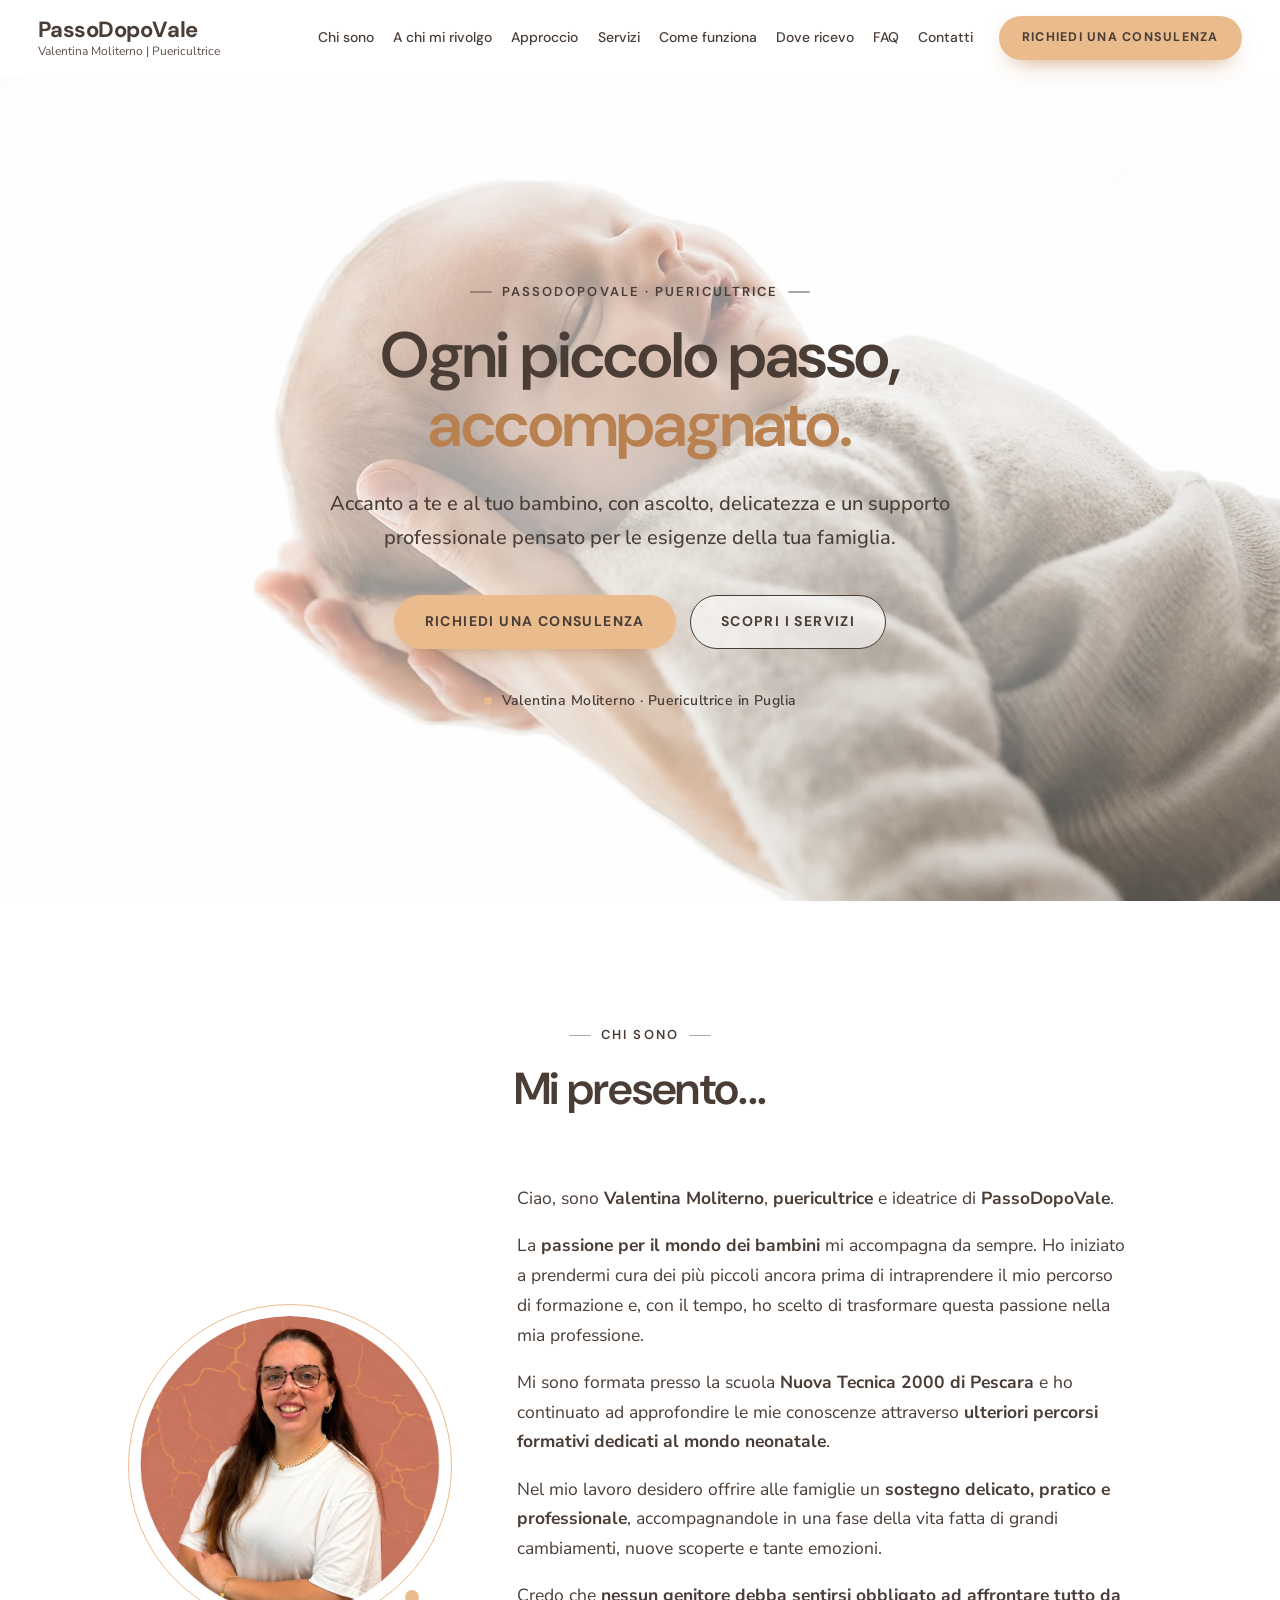
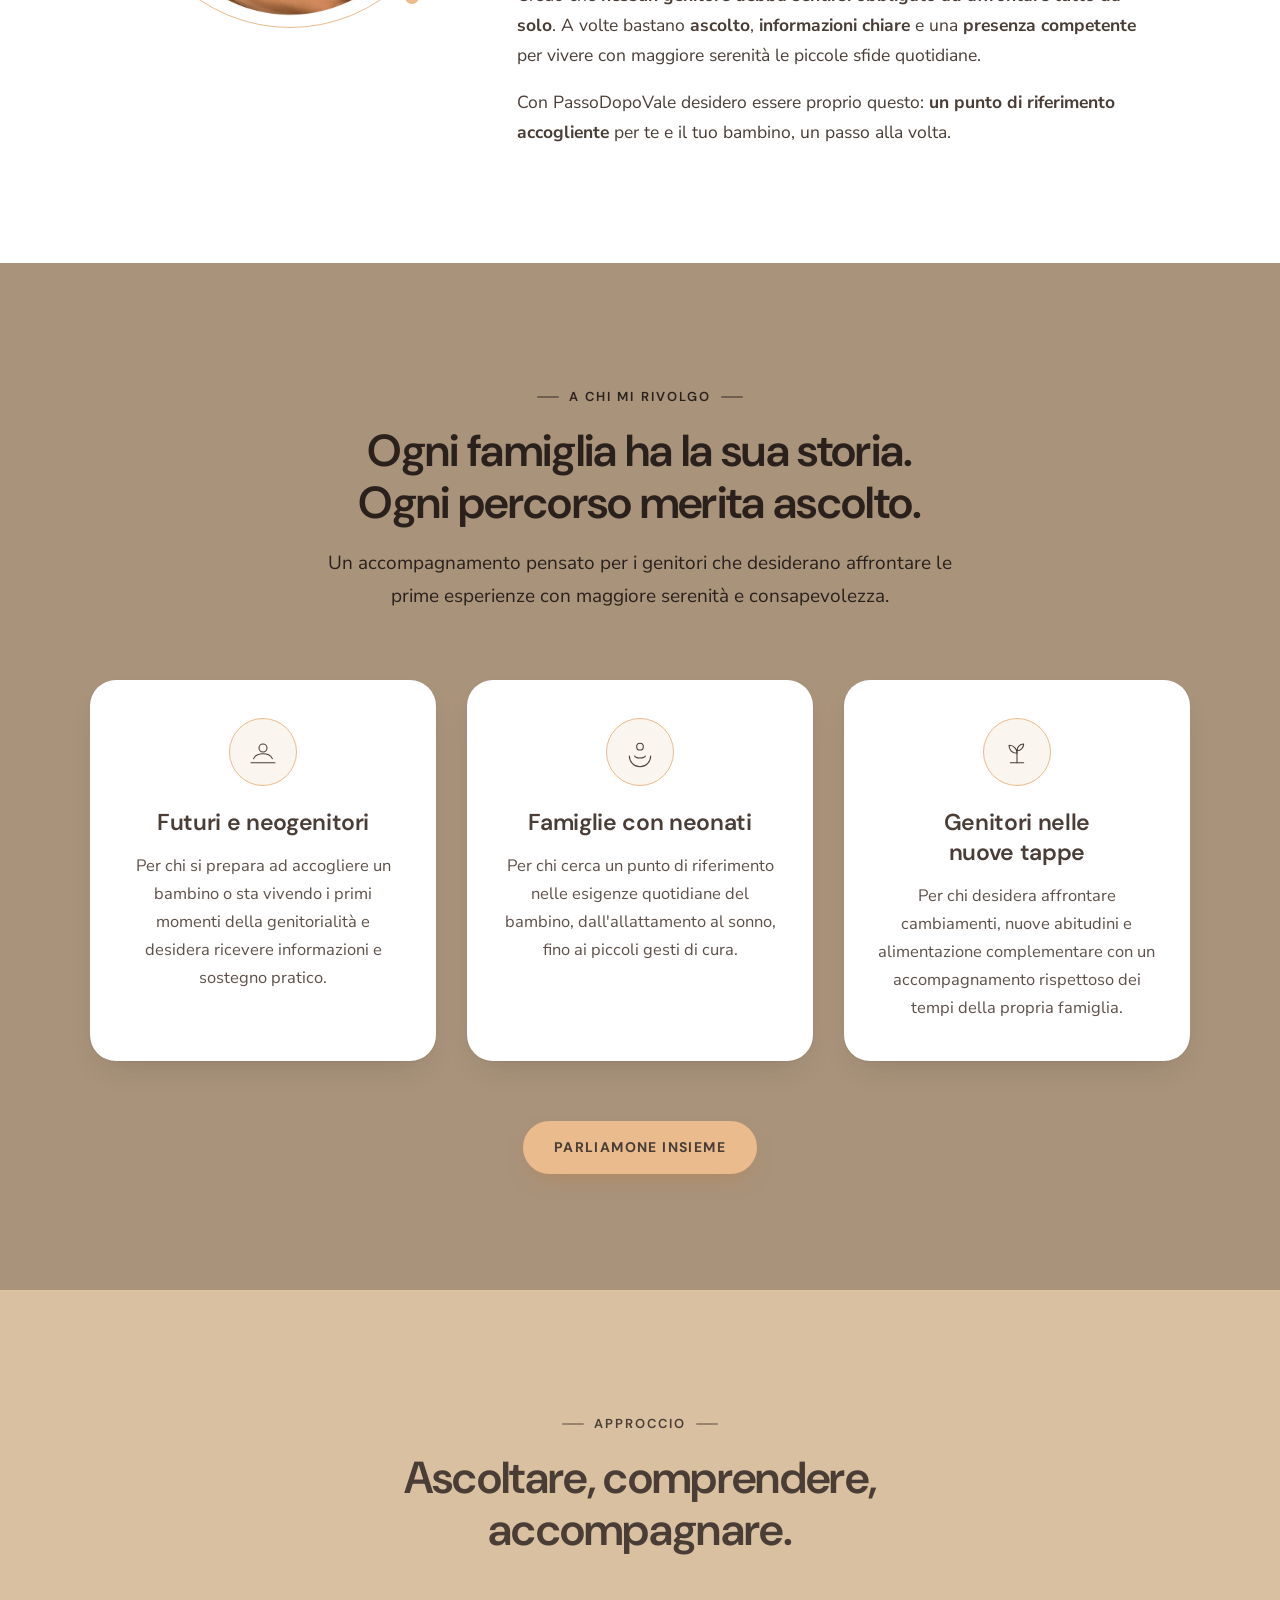
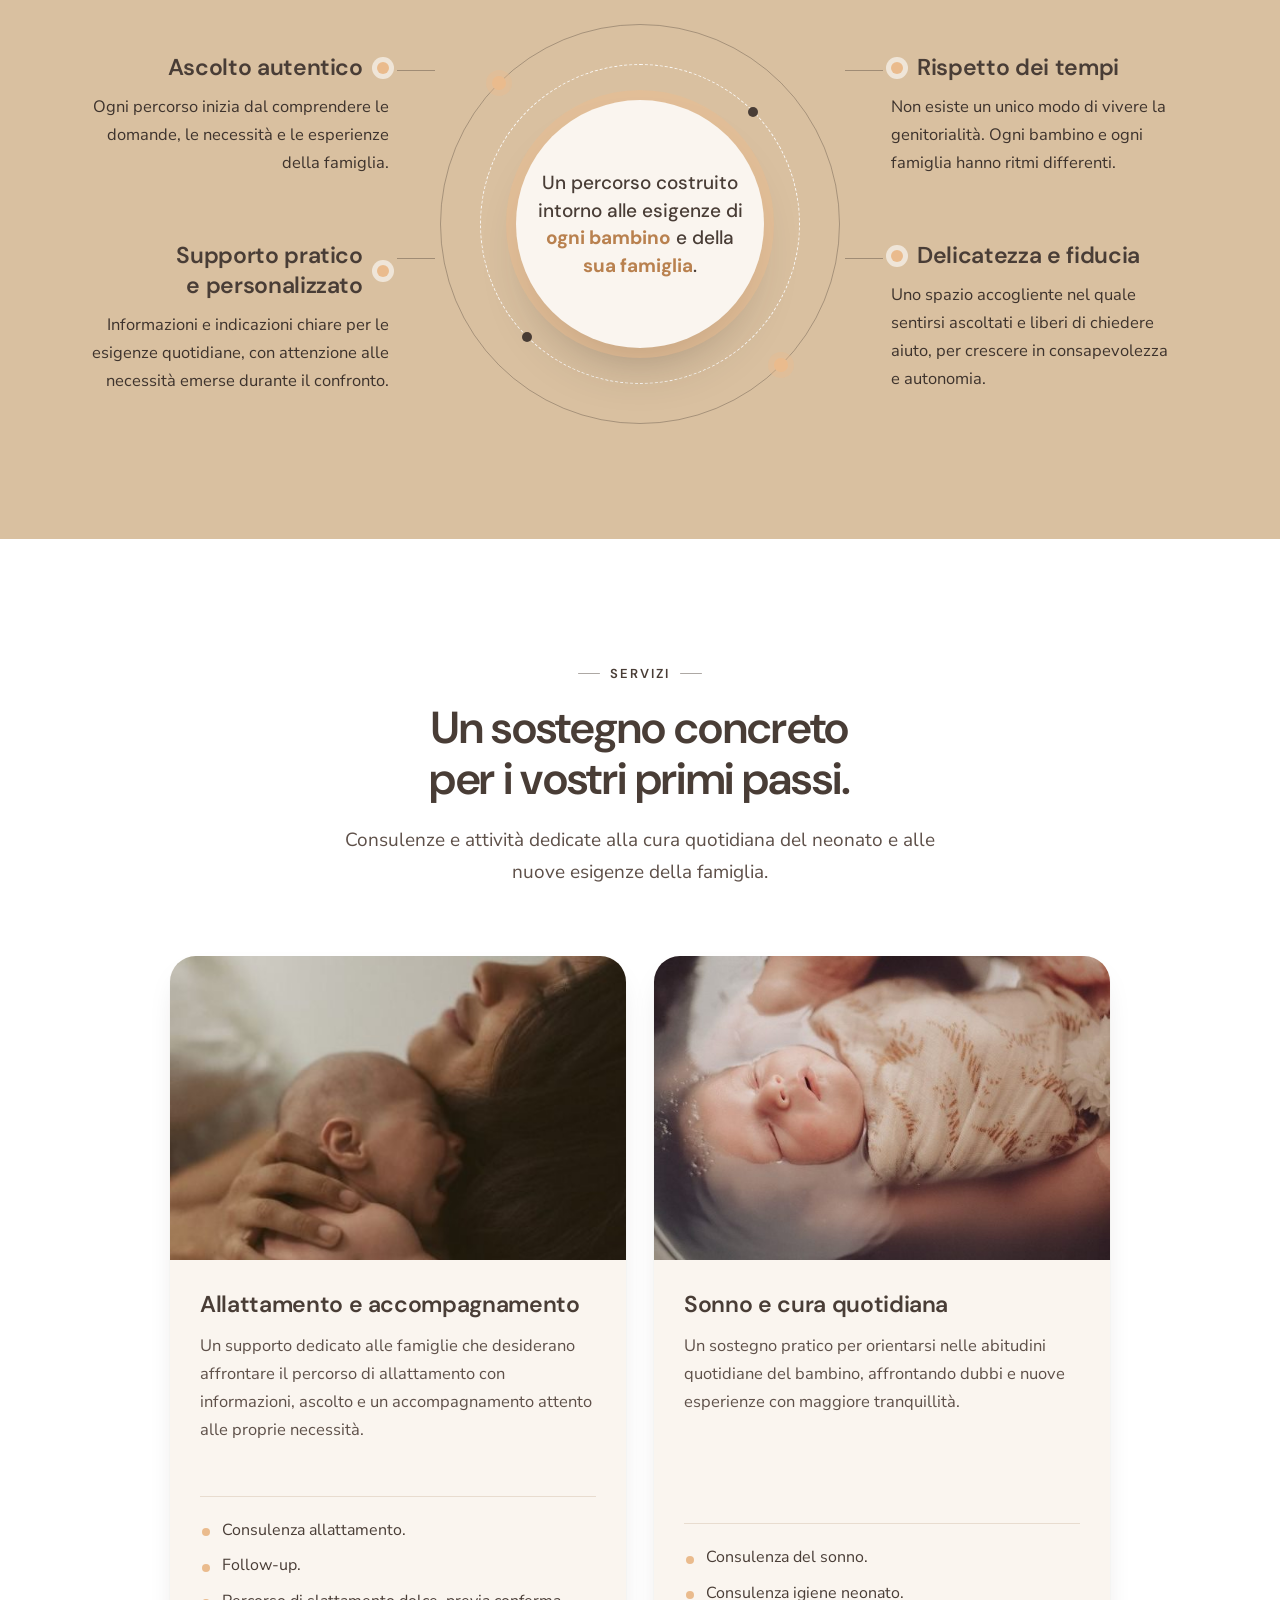
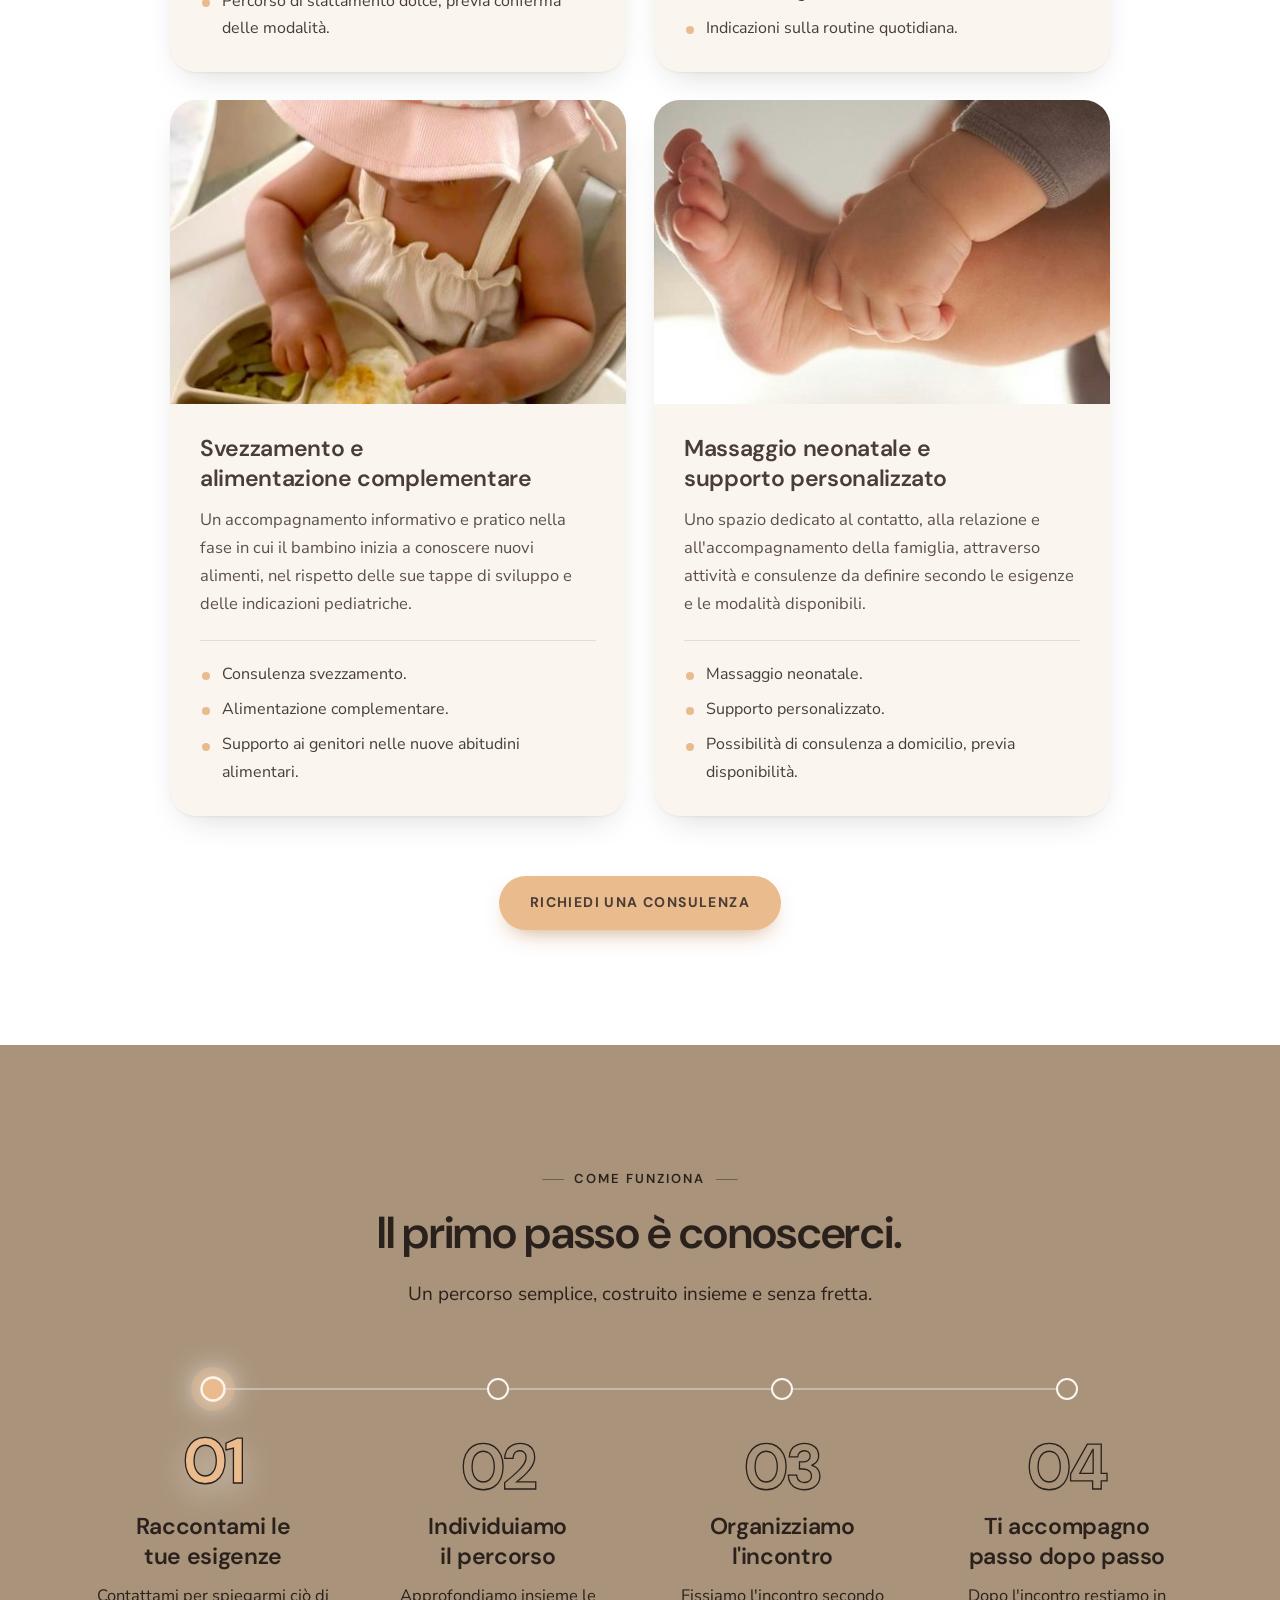
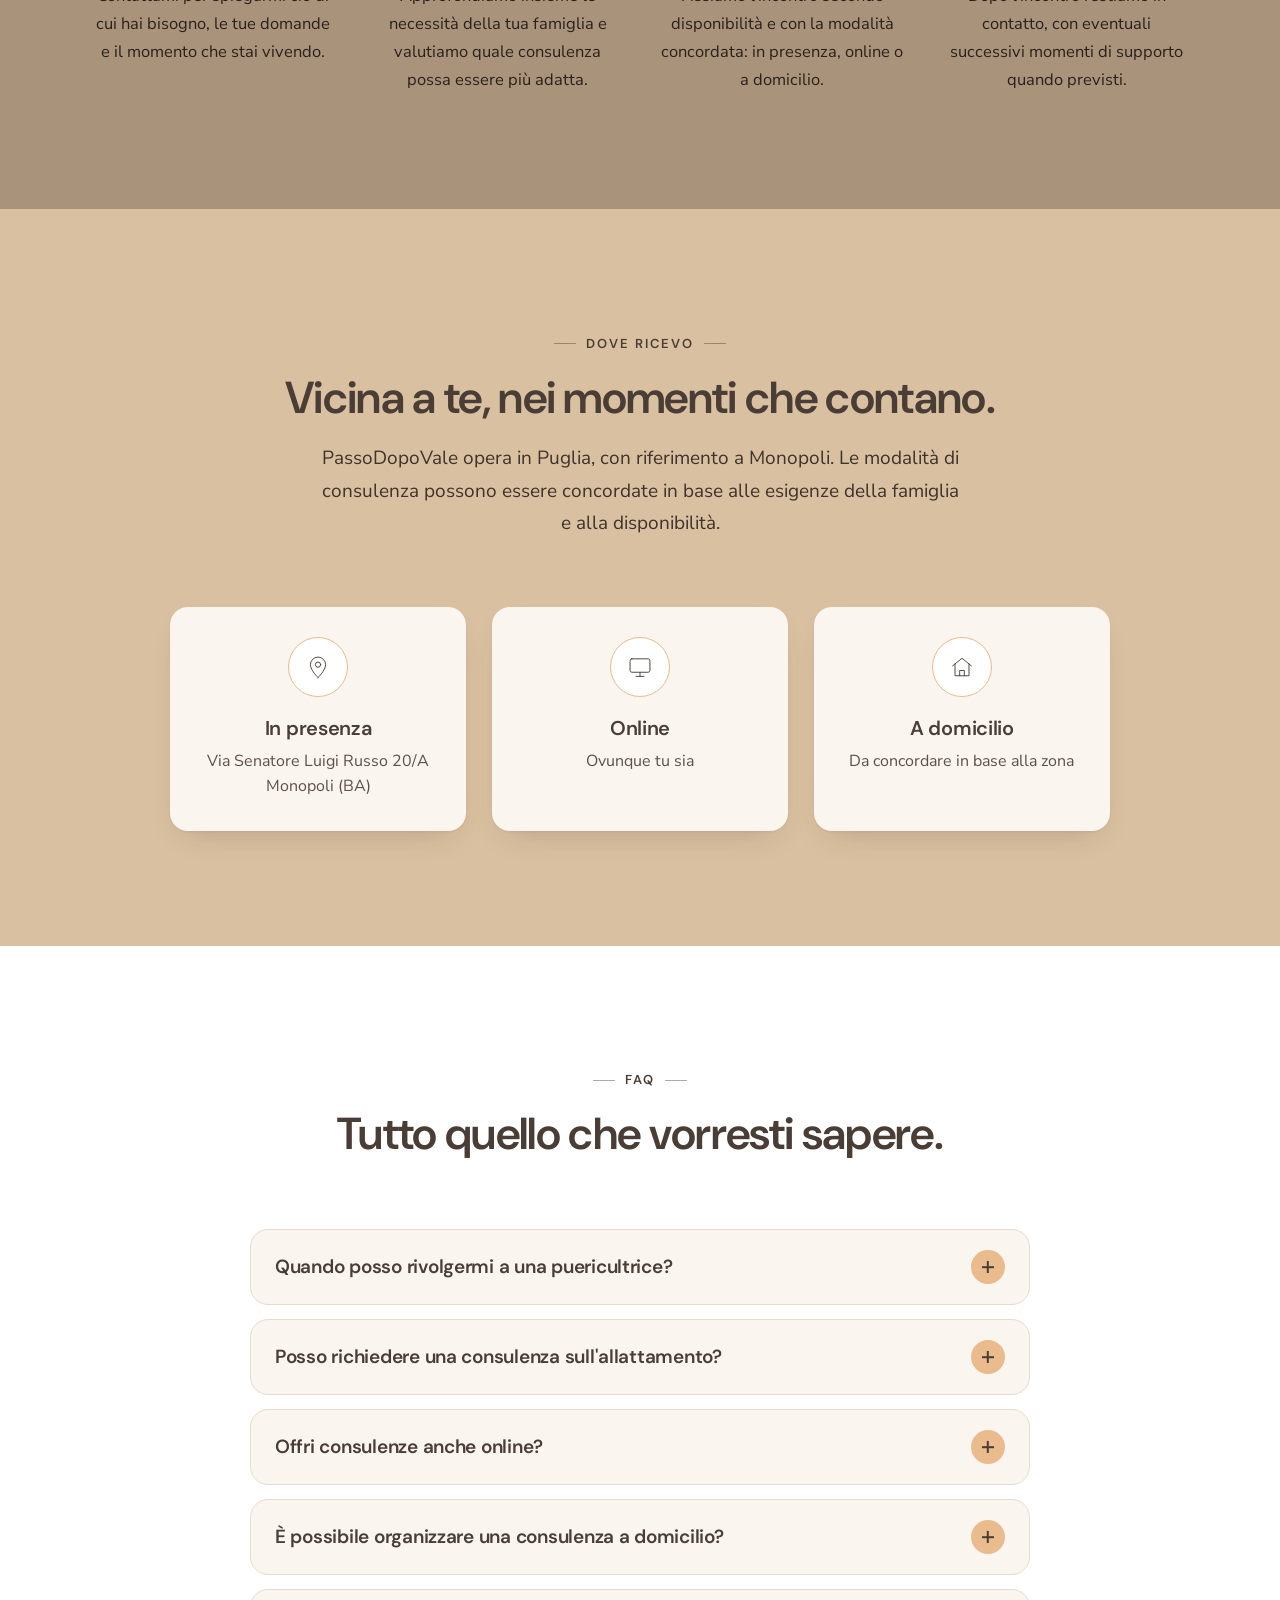
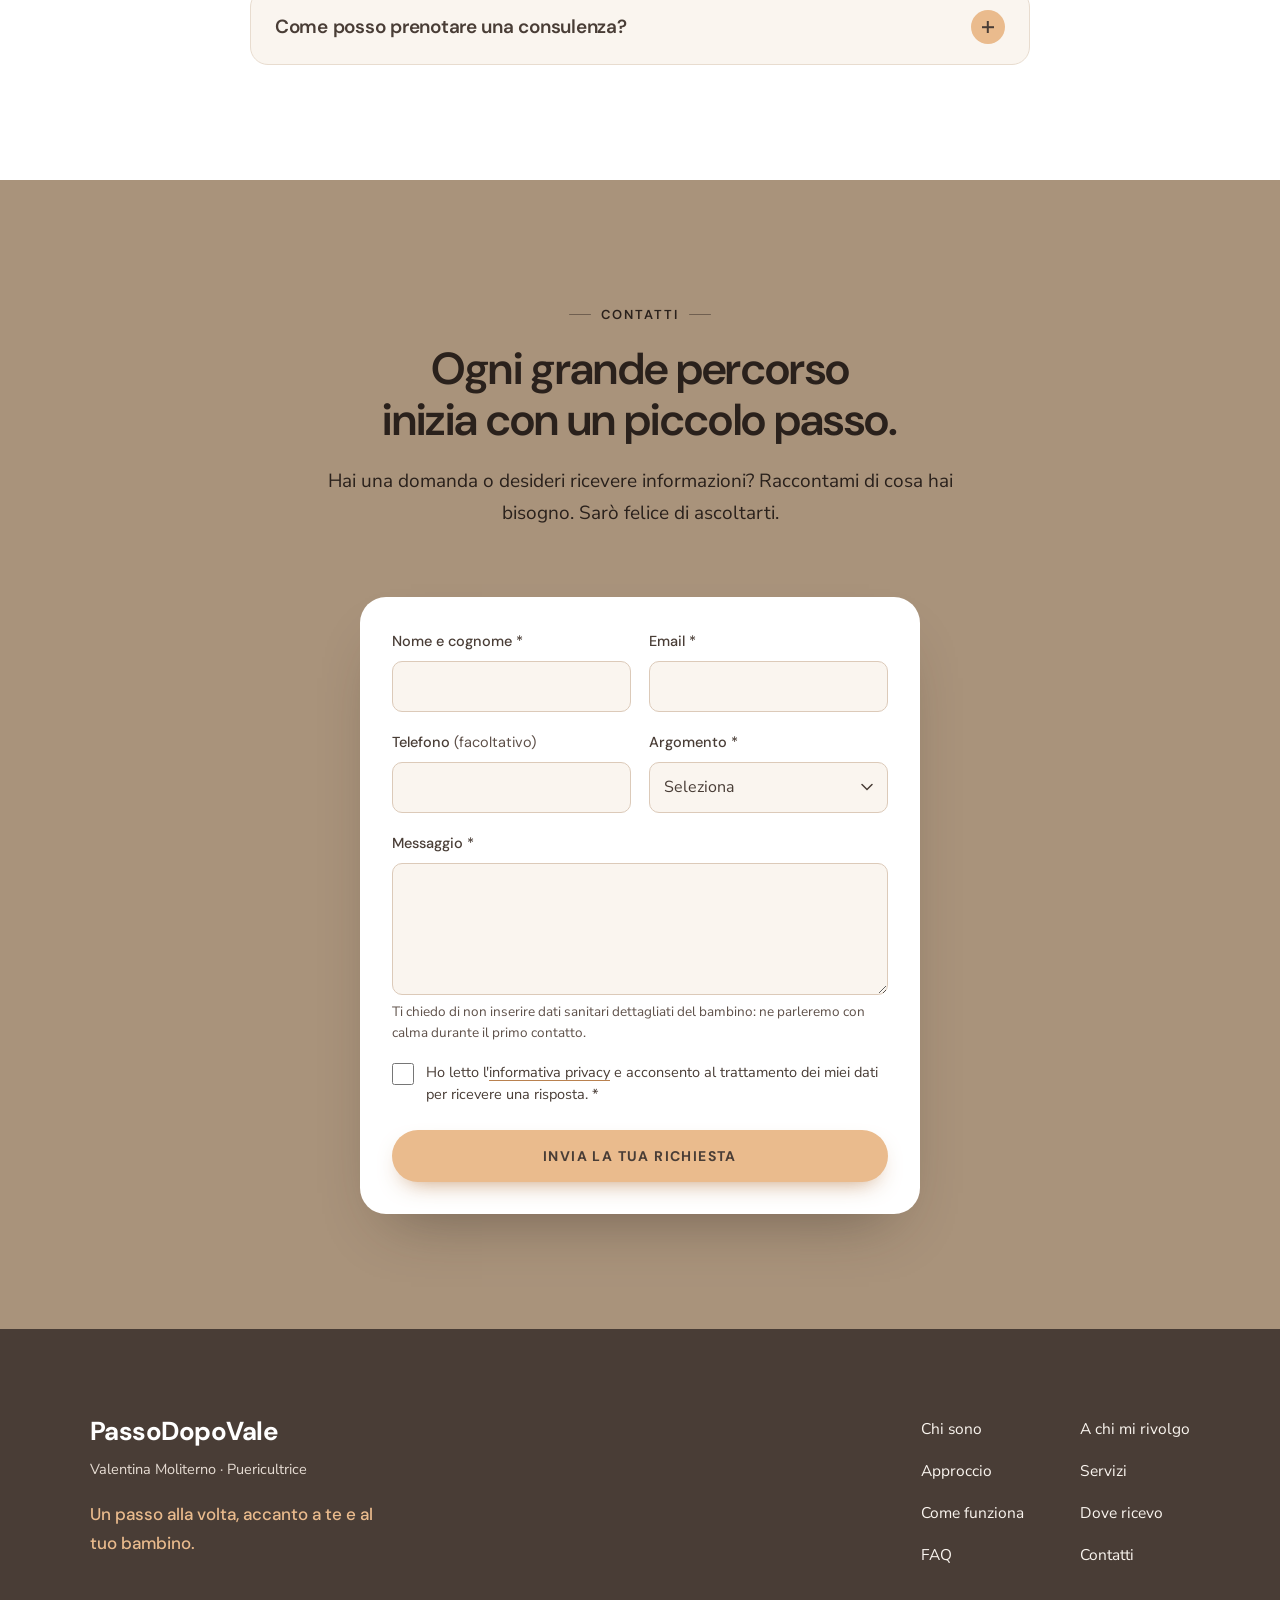
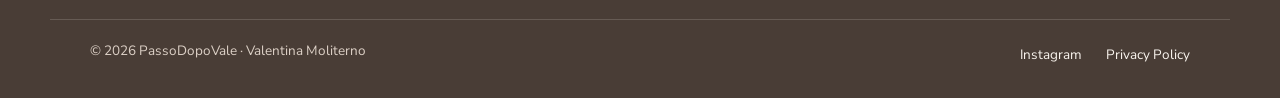
==== commit f0dea01d: "Hero con titolo più corto e overlay ridotto, minititoli senza sfondo, form e card servizi più compat" ====
--- a/index.html
+++ b/index.html
@@ -69,7 +69,7 @@
 
       <div class="container hero__content">
         <p class="eyebrow">PassoDopoVale · Puericultrice</p>
-        <h1 id="hero-title" class="hero__title">Ogni piccolo passo <span class="hero__title-accent">merita di essere accompagnato.</span></h1>
+        <h1 id="hero-title" class="hero__title"><span class="hero__title-line">Ogni piccolo passo,</span> <span class="hero__title-line hero__title-accent">accompagnato.</span></h1>
         <p class="hero__lead">Accanto a te e al tuo bambino, con ascolto, delicatezza e un supporto professionale pensato per le esigenze della tua famiglia.</p>
         <div class="btn-row">
           <a class="btn btn--primary" href="#contatti">Richiedi una consulenza</a>
--- a/css/style.css
+++ b/css/style.css
@@ -74,11 +74,9 @@
 .eyebrow {
   display: inline-flex; align-items: center; gap: 10px;
   font-family: var(--ff-head); font-weight: 600; font-size: clamp(12px, .3vw + 11px, 13px);
-  text-transform: uppercase; letter-spacing: .16em; color: var(--cocoa);
-  background: var(--accent); padding: 8px 18px; border-radius: 999px; margin: 0 0 20px;
-}
-.bg-sand .eyebrow { background: var(--ivory); }
-.bg-sand .eyebrow::before { content: ""; width: 7px; height: 7px; border-radius: 50%; background: var(--accent-deep); }
+  text-transform: uppercase; letter-spacing: .16em; color: inherit; margin: 0 0 18px;
+}
+.eyebrow::before, .eyebrow::after { content: ""; width: 22px; height: 1.5px; border-radius: 2px; background: currentColor; opacity: .45; }
 
 h2 { font-size: clamp(30px, 3.5vw, 46px); line-height: 1.15; font-weight: 600; }
 h3 { font-size: clamp(19px, .9vw + 14px, 23px); line-height: 1.3; font-weight: 600; }
@@ -195,12 +193,13 @@
 .hero__overlay {
   position: absolute; inset: 0;
   background:
-    radial-gradient(ellipse 62% 58% at 50% 50%, rgba(255, 255, 255, .78) 0%, rgba(255, 255, 255, .55) 60%, rgba(255, 255, 255, .3) 100%),
-    rgba(255, 255, 255, .18);
+    radial-gradient(ellipse 58% 54% at 50% 50%, rgba(255, 255, 255, .68) 0%, rgba(255, 255, 255, .42) 60%, rgba(255, 255, 255, .16) 100%),
+    rgba(255, 255, 255, .06);
 }
 .hero__content { text-align: center; max-width: 940px; }
 .hero__title { font-size: clamp(40px, 5vw, 68px); line-height: 1.08; font-weight: 600; letter-spacing: -0.025em; color: var(--cocoa); margin: 0 auto; }
-.hero__title-accent { display: block; color: var(--accent-deep); }
+.hero__title-line { display: block; white-space: nowrap; }
+.hero__title-accent { color: var(--accent-deep); }
 .hero__lead { margin: clamp(20px, 2.5vw, 28px) auto clamp(30px, 3.5vw, 40px); max-width: 620px; font-size: clamp(17px, .5vw + 15px, 20px); color: var(--cocoa); font-weight: 500; }
 .hero__micro { margin-top: clamp(28px, 3.5vw, 40px); font-size: 14px; color: var(--cocoa); font-weight: 600; letter-spacing: .03em; display: inline-flex; align-items: center; gap: 10px; }
 .hero__micro::before { content: ""; width: 8px; height: 8px; border-radius: 50%; background: var(--accent); }
@@ -208,8 +207,8 @@
 @media (max-width: 600px) {
   .hero { min-height: auto; padding-block: 72px 76px; }
   .hero__photo { object-position: 70% 50%; }
-  .hero__overlay { background: rgba(255, 255, 255, .7); }
-  .hero__title { font-size: clamp(34px, 9vw, 42px); }
+  .hero__overlay { background: rgba(255, 255, 255, .58); }
+  .hero__title { font-size: clamp(28px, 8.6vw, 42px); }
   .btn-row { flex-direction: column; align-items: stretch; max-width: 340px; margin-inline: auto; }
 }
 
@@ -306,12 +305,12 @@
 }
 
 /* ---------- Servizi ---------- */
-.cards-2x2 { display: grid; grid-template-columns: repeat(2, minmax(0, 1fr)); grid-auto-rows: 1fr; gap: clamp(22px, 2.6vw, 36px); }
+.cards-2x2 { display: grid; grid-template-columns: repeat(2, minmax(0, 1fr)); grid-auto-rows: 1fr; gap: clamp(20px, 2.2vw, 30px); max-width: 940px; margin-inline: auto; }
 .s-card { background: var(--ivory); border-radius: var(--radius-l); overflow: hidden; box-shadow: var(--shadow); display: flex; flex-direction: column; height: 100%; }
 .s-card__media { aspect-ratio: 3 / 2; overflow: hidden; flex: none; }
 .s-card__media img { width: 100%; height: 100%; object-fit: cover; transition: transform .8s ease; }
 .s-card:hover .s-card__media img { transform: scale(1.03); }
-.s-card__body { padding: clamp(26px, 3vw, 38px); flex: 1; display: flex; flex-direction: column; }
+.s-card__body { padding: clamp(22px, 2.4vw, 30px); flex: 1; display: flex; flex-direction: column; }
 .s-card__body h3 { margin-bottom: 12px; }
 .s-card__body > p { color: var(--text-soft); font-size: 16.5px; margin-bottom: 22px; }
 .s-card__body .dot-list { margin-top: auto; padding-top: 20px; border-top: 1px solid var(--line); font-size: 16px; }
@@ -387,7 +386,7 @@
 .faq__a p { padding: 0 24px 22px; color: var(--text-soft); }
 
 /* ---------- Contatti ---------- */
-.form { background: var(--white); color: var(--cocoa); border-radius: var(--radius-l); padding: clamp(24px, 3.2vw, 40px); box-shadow: 0 30px 60px -30px rgba(42, 33, 28, .45); max-width: 640px; margin-inline: auto; }
+.form { background: var(--white); color: var(--cocoa); border-radius: var(--radius-l); padding: clamp(22px, 2.6vw, 32px); box-shadow: 0 30px 60px -30px rgba(42, 33, 28, .45); max-width: 560px; margin-inline: auto; }
 .form__row--2 { display: grid; grid-template-columns: repeat(2, minmax(0, 1fr)); gap: 0 18px; }
 .field { margin-bottom: 18px; display: flex; flex-direction: column; }
 .field label { font-family: var(--ff-head); font-weight: 500; font-size: 14.5px; margin-bottom: 7px; }
